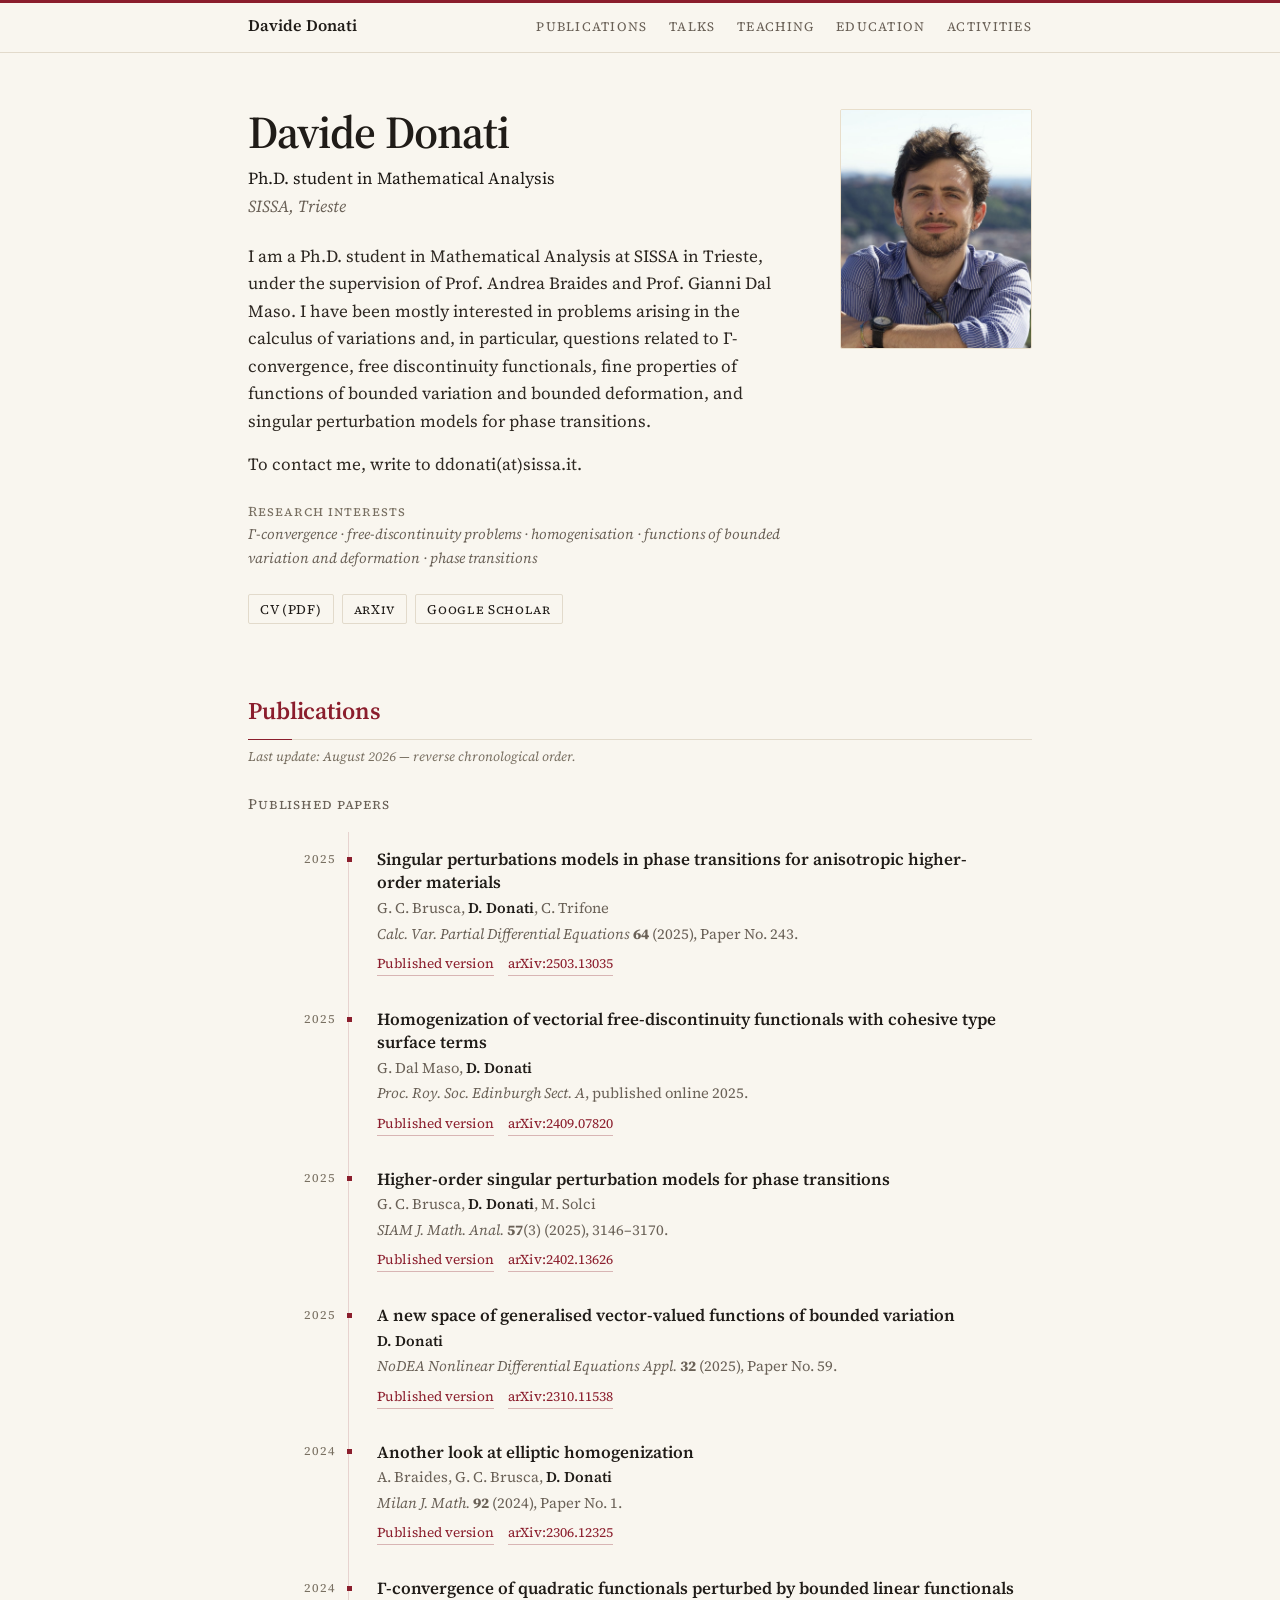
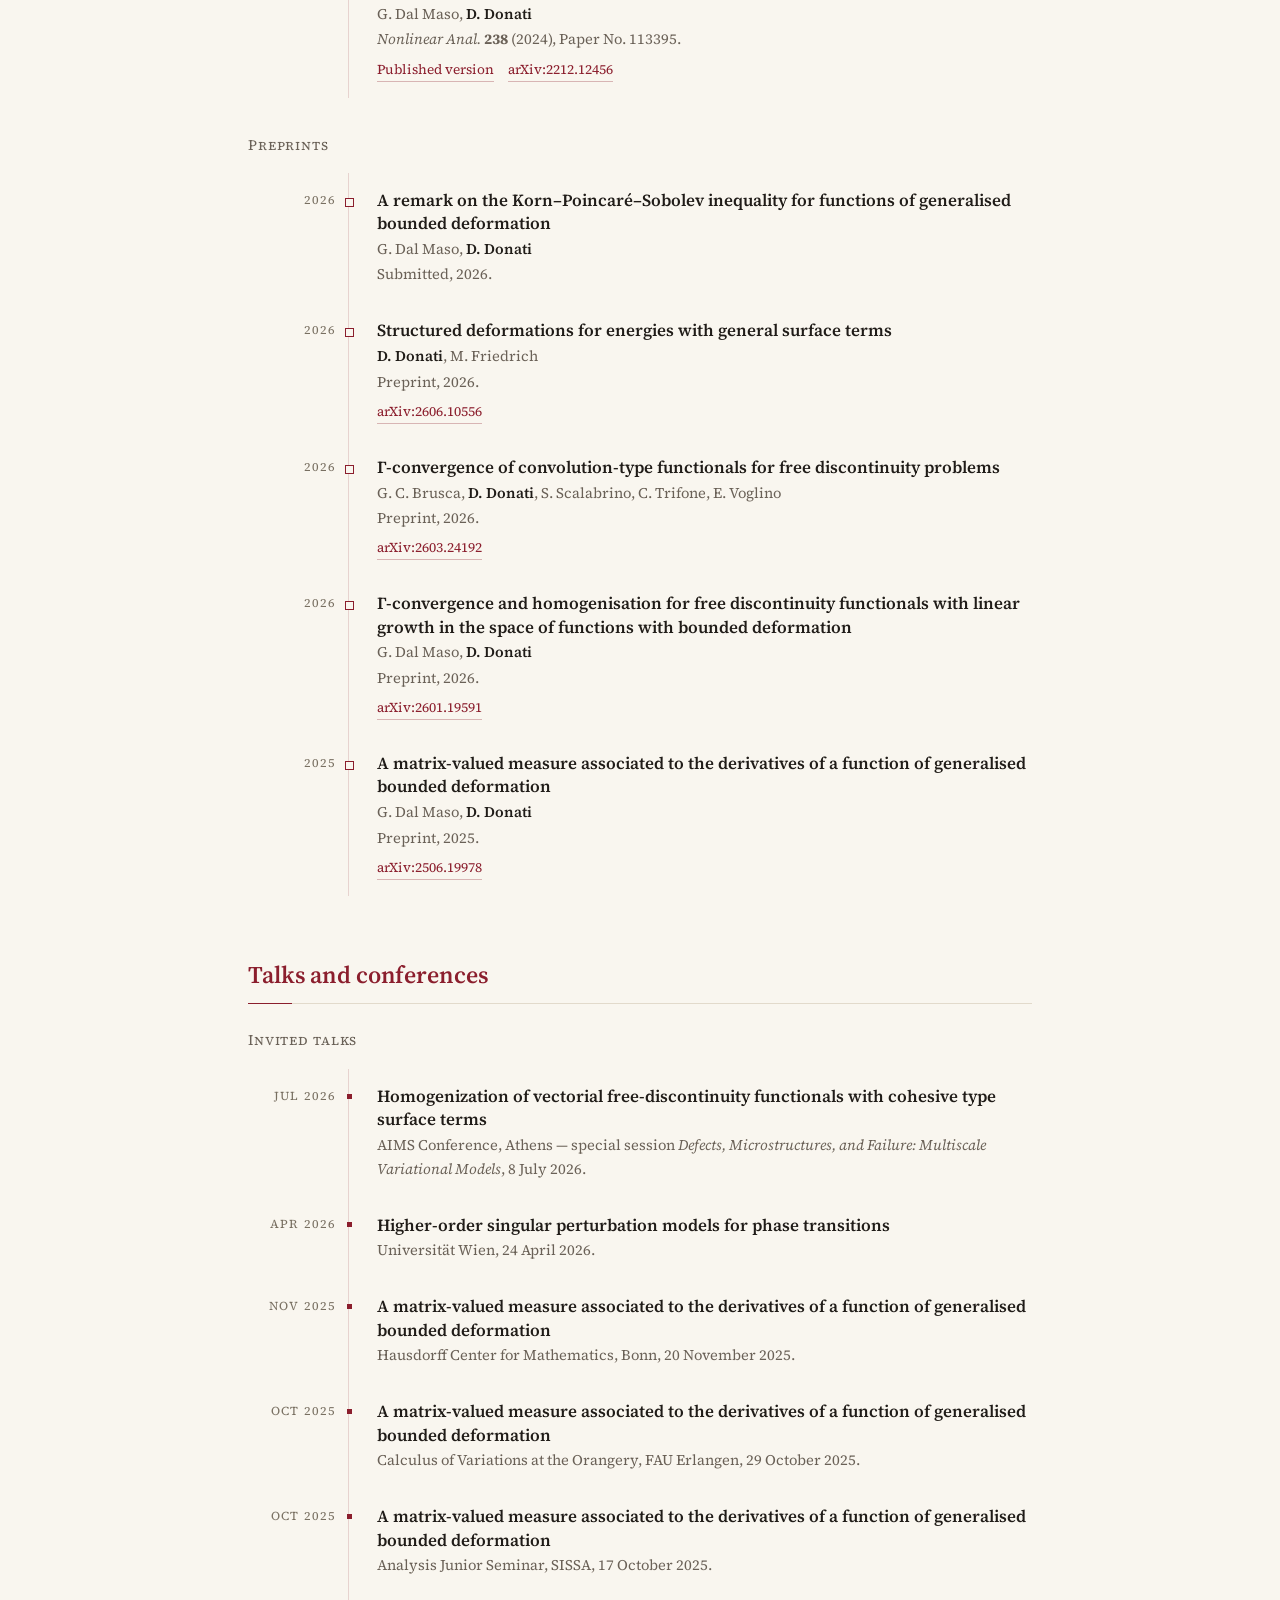
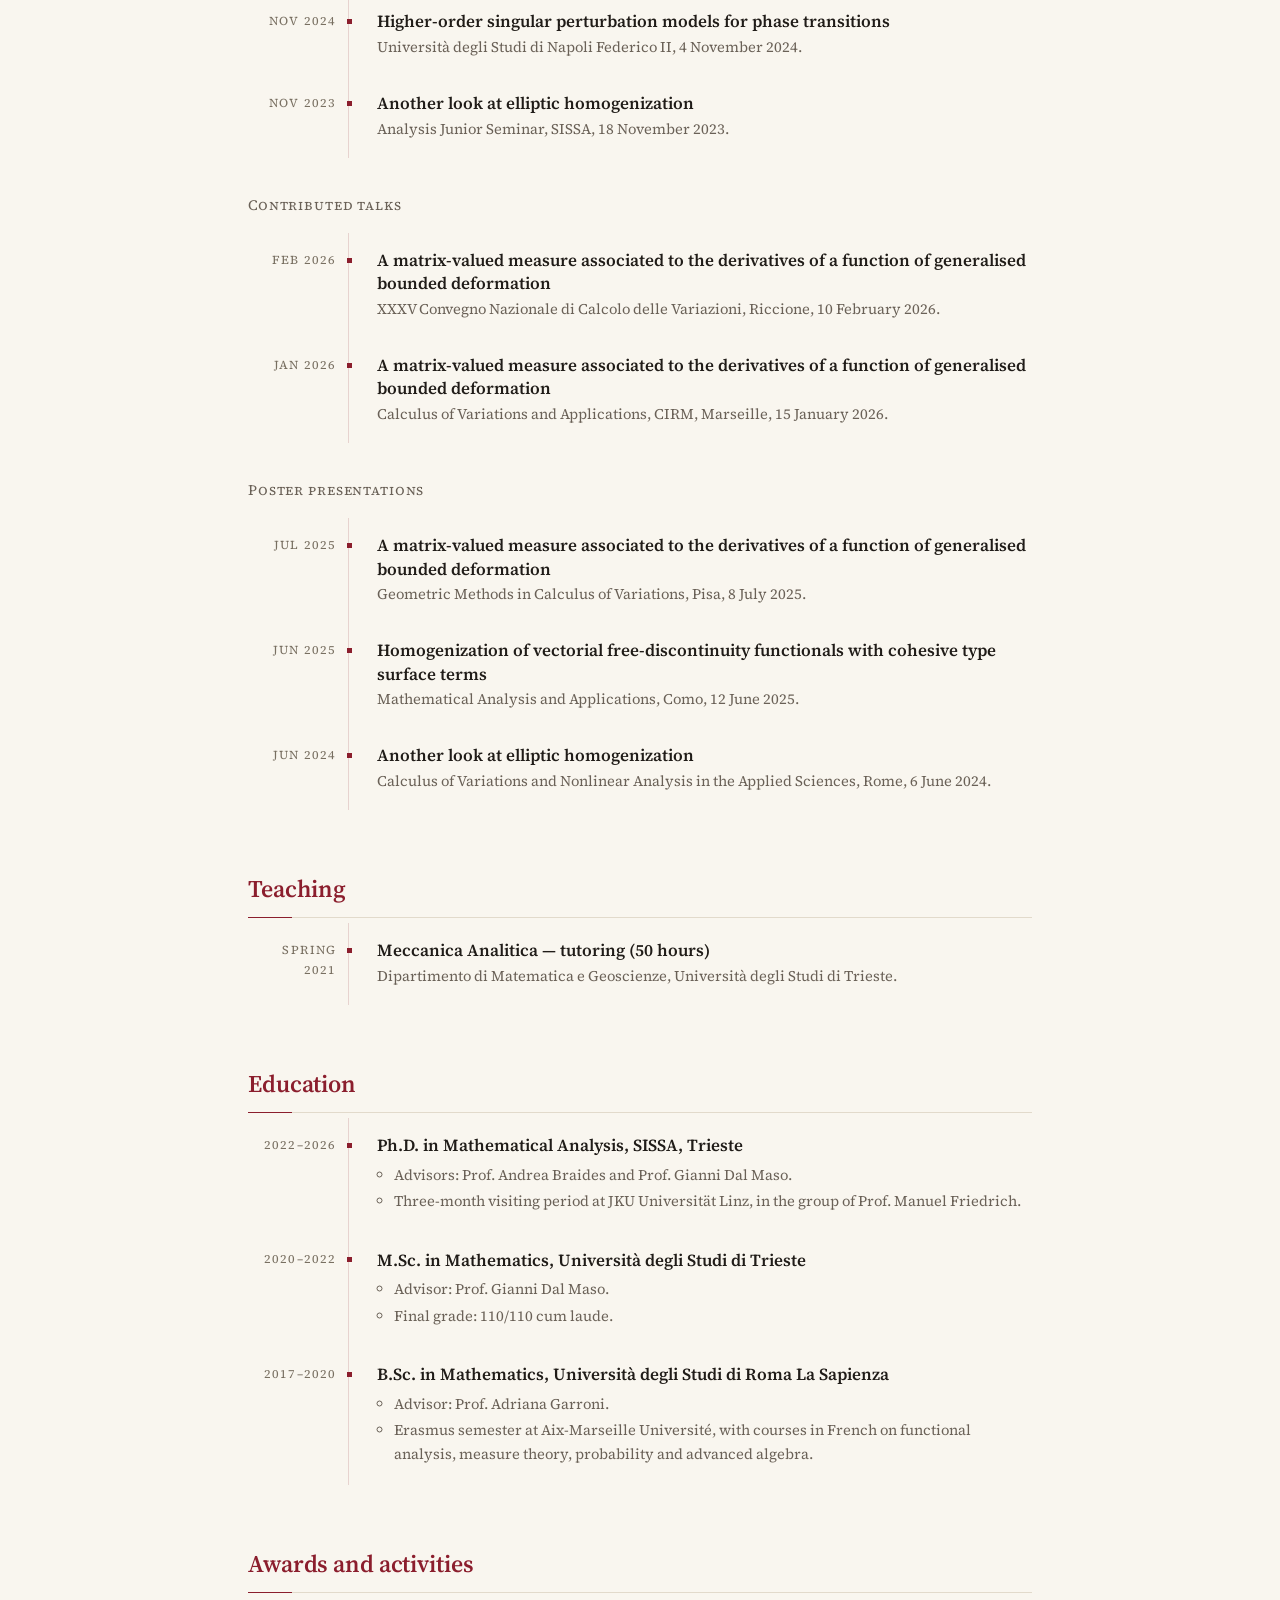
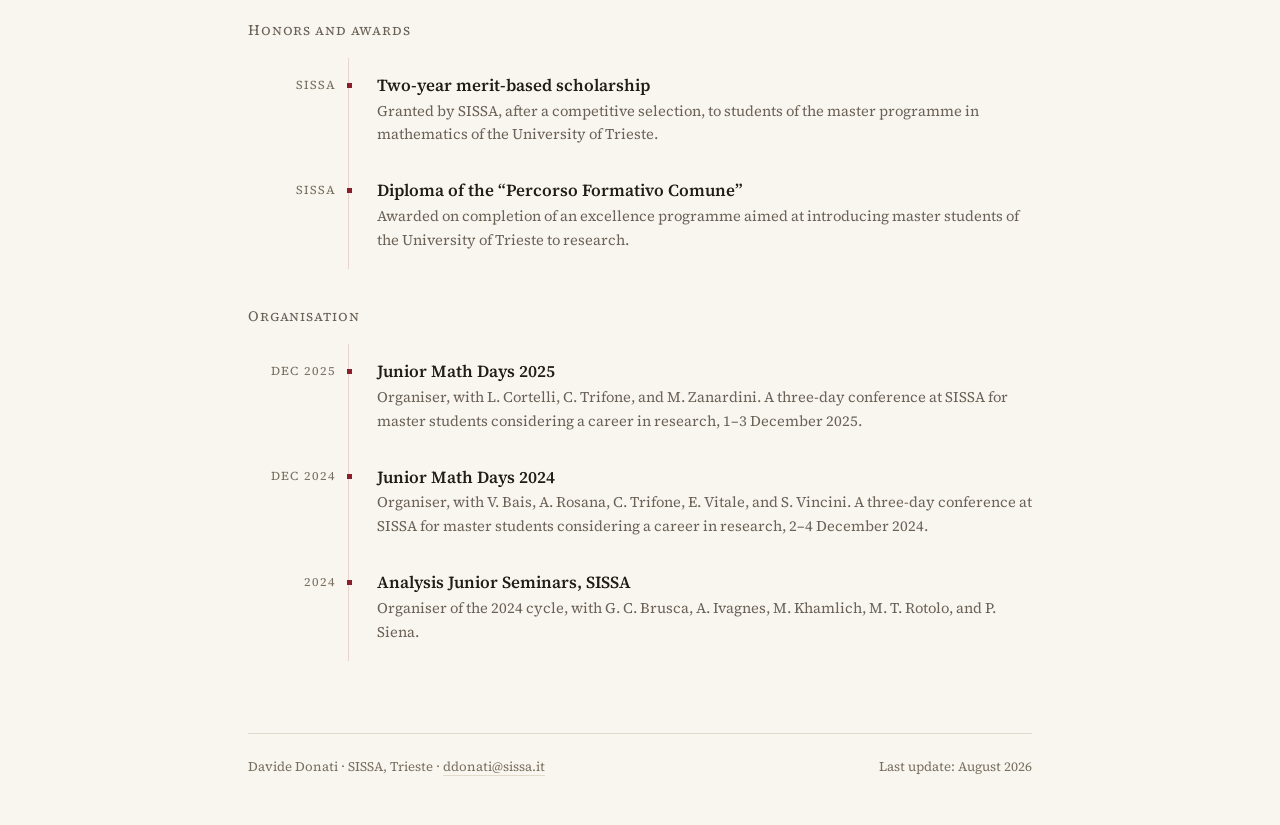
==== index.html @ c9f1ec07 "Update index.html" ====
<!DOCTYPE html>
<html lang="en">
<head>
<meta charset="utf-8">
<meta name="viewport" content="width=device-width, initial-scale=1.0">
<title>Davide Donati</title>
<meta name="description" content="Davide Donati, Ph.D. student in Mathematical Analysis at SISSA, Trieste. Calculus of variations, Gamma-convergence, free-discontinuity problems, homogenisation.">
<meta name="author" content="Davide Donati">

<!-- Social preview (optional). Replace the URL once the site is online. -->
<meta property="og:title" content="Davide Donati">
<meta property="og:description" content="Ph.D. student in Mathematical Analysis at SISSA, Trieste.">
<meta property="og:type" content="website">

<link rel="preconnect" href="https://fonts.googleapis.com">
<link rel="preconnect" href="https://fonts.gstatic.com" crossorigin>
<link href="https://fonts.googleapis.com/css2?family=Source+Serif+4:ital,opsz,wght@0,8..60,400;0,8..60,500;0,8..60,600;1,8..60,400;1,8..60,600&display=swap" rel="stylesheet">

<style>
:root{
  /* paper */
  --bg:#f9f6ef;
  --panel:#f1ece1;
  --ink:#201c18;
  --body:#2e2822;
  --muted:#6a6157;
  --faint:#786f61;
  --rule:#e2dacb;

  /* oxblood */
  --accent:#8b1e2d;
  --accent-2:#8b1e2d;
  --accent-dark:#5f1019;
  --accent-tint:rgba(139,30,45,.16);

  --serif:"Source Serif 4","Times New Roman",Times,Georgia,serif;

  --rail:6.25rem;      /* the date margin */
  --spine:1.75rem;     /* distance from the hairline to the text */
  --maxw:52rem;
}

*{box-sizing:border-box}

img{max-width:100%;height:auto}

html{scroll-behavior:smooth}
@media (prefers-reduced-motion:reduce){html{scroll-behavior:auto}}

body{
  margin:0;
  background:var(--bg);
  color:var(--body);
  font-family:var(--serif);
  font-size:17px;
  line-height:1.62;
  -webkit-font-smoothing:antialiased;
}

::selection{background:var(--accent-tint)}

a{color:var(--accent);text-decoration:none;border-bottom:1px solid rgba(139,30,45,.3)}
a:hover{color:var(--accent-dark);border-bottom-color:var(--accent-dark)}
a:focus-visible{outline:2px solid var(--accent);outline-offset:3px;border-radius:2px}

/* ---------- navigation ---------- */
.nav{
  position:sticky;top:0;z-index:20;
  border-top:3px solid var(--accent);
  background:rgba(249,246,239,.93);
  backdrop-filter:saturate(150%) blur(8px);
  border-bottom:1px solid var(--rule);
}
.nav__inner{
  max-width:var(--maxw);margin:0 auto;padding:.65rem 1.5rem;
  display:flex;align-items:baseline;gap:1.5rem;
}
.nav__name{
  font-size:1rem;font-weight:600;color:var(--ink);
  white-space:nowrap;border:0;
}
.nav__name:hover{color:var(--accent)}
.nav__links{display:flex;gap:1.35rem;margin-left:auto;overflow-x:auto;scrollbar-width:none}
.nav__links::-webkit-scrollbar{display:none}
.nav__links a{
  font-size:.8rem;text-transform:uppercase;letter-spacing:.1em;
  color:var(--muted);border:0;white-space:nowrap;
  padding-bottom:.15rem;border-bottom:1.5px solid transparent;
}
.nav__links a:hover{color:var(--ink)}
.nav__links a.is-active{color:var(--ink);border-bottom-color:var(--accent)}

/* ---------- layout ---------- */
.wrap{max-width:var(--maxw);margin:0 auto;padding:0 1.5rem}

.section{padding:3.25rem 0 .5rem;scroll-margin-top:4.5rem}
.section:last-of-type{padding-bottom:2rem}
.section__title{
  position:relative;
  font-size:1.5rem;font-weight:600;letter-spacing:-.005em;
  color:var(--accent);
  margin:0 0 .35rem;padding-bottom:.5rem;
  border-bottom:1px solid var(--rule);
  text-wrap:balance;
}
.section__title::after{
  content:"";position:absolute;left:0;bottom:-1px;
  width:2.75rem;height:1px;background:var(--accent-2);
}
.section__note{font-size:.82rem;font-style:italic;color:var(--faint);margin:0 0 1.5rem}
.subhead{
  font-size:.9rem;font-variant-caps:small-caps;letter-spacing:.06em;
  color:var(--muted);margin:2.25rem 0 1rem;
}
.section__title + .subhead,
.section__note + .subhead{margin-top:1.6rem}

/* ---------- intro ---------- */
.intro{padding:3.5rem 0 1rem;display:grid;grid-template-columns:minmax(0,1fr) 12rem;gap:2.75rem;align-items:start}
.intro > *{min-width:0}
.intro__name{
  font-size:2.85rem;font-weight:600;line-height:1.04;letter-spacing:-.02em;
  color:var(--ink);margin:0 0 .55rem;text-wrap:balance;
}
.intro__role{font-size:1.05rem;color:var(--ink);margin:0}
.intro__place{font-size:1.05rem;font-style:italic;color:var(--muted);margin:.05rem 0 1.4rem}
.intro__bio{margin:0 0 1rem}

.interests{margin:1.4rem 0 1.5rem;font-size:.9rem;color:var(--muted)}
.interests__label{
  display:block;font-variant-caps:small-caps;letter-spacing:.07em;
  color:var(--faint);font-size:.85rem;
}
.interests em{font-style:italic}

.links{display:flex;flex-wrap:wrap;gap:.45rem .5rem;margin:0;padding:0;list-style:none}
.links a{
  display:inline-block;font-size:.82rem;font-variant-caps:small-caps;letter-spacing:.05em;
  border:1px solid var(--rule);border-radius:2px;
  padding:.22rem .7rem;color:var(--ink);background:transparent;
}
.links a:hover{border-color:var(--accent);color:var(--accent)}

.portrait{margin:0;width:100%;max-width:12rem}
/* Delete the aspect-ratio/object-fit lines to keep the photo's own proportions. */
.portrait img{
  width:100%;height:auto;display:block;
  aspect-ratio:4/5;object-fit:cover;object-position:50% 25%;
  border:1px solid var(--rule);border-radius:2px;filter:sepia(8%);
}
.portrait__hint{display:none}
.portrait--empty{
  display:flex;align-items:center;justify-content:center;text-align:center;
  aspect-ratio:4/5;background:var(--panel);border:1px dashed var(--rule);border-radius:2px;
}
.portrait--empty .portrait__hint{display:block;font-size:.75rem;font-style:italic;color:var(--faint);padding:1rem;line-height:1.5}
.portrait--empty code{font-family:ui-monospace,SFMono-Regular,Menlo,monospace;font-size:.7rem;font-style:normal}

/* ---------- entries: dates in the margin, hairline spine ---------- */
.entries{list-style:none;margin:0;padding:0}
.entry{display:grid;grid-template-columns:var(--rail) 1fr}
.entry__meta{
  font-size:.76rem;text-transform:uppercase;letter-spacing:.09em;
  color:var(--faint);font-variant-numeric:tabular-nums;
  padding:1.05rem .75rem 0 0;text-align:right;
}
.entry__body{
  position:relative;
  border-left:1px solid var(--accent-tint);
  padding:1rem 0 1rem var(--spine);
}
.entry__body::before{
  content:"";position:absolute;left:-2.5px;top:1.55rem;
  width:5px;height:5px;background:var(--accent-2);
}
.entries--open .entry__body::before{
  background:var(--bg);border:1.5px solid var(--accent-2);
  width:7px;height:7px;left:-4px;
}
.entry__title{font-size:1.06rem;font-weight:600;line-height:1.38;color:var(--ink);margin:0 0 .15rem;text-wrap:pretty}
.entry__authors{font-size:.92rem;color:var(--muted);margin:0}
.entry__authors strong{color:var(--ink);font-weight:600}
.entry__venue{font-size:.92rem;color:var(--muted);margin:.1rem 0 0}
.entry__venue em{font-style:italic}
.entry__links{margin:.4rem 0 0;font-size:.85rem;display:flex;flex-wrap:wrap;gap:.9rem}
.entry__list{margin:.4rem 0 0;padding-left:1.05rem;font-size:.92rem;color:var(--muted)}
.entry__list li{margin:.15rem 0}

/* ---------- footer ---------- */
.footer{
  border-top:1px solid var(--rule);margin-top:2.5rem;padding:1.4rem 0 3rem;
  font-size:.82rem;color:var(--faint);
  display:flex;flex-wrap:wrap;gap:.75rem;justify-content:space-between;
}
.footer a{color:var(--faint);border-bottom-color:var(--rule)}
.footer a:hover{color:var(--accent)}

/* ---------- responsive ---------- */
@media (max-width:720px){
  body{font-size:16px}
  .intro{grid-template-columns:1fr;gap:1.75rem;padding-top:2.5rem}
  .portrait{max-width:10.5rem}
  .intro__name{font-size:2.2rem}
  .nav__name{display:none}
  .nav__links{margin-left:0}
  .section{padding-top:2.5rem}
  .entry{grid-template-columns:1fr}
  .entry__meta{order:-1;text-align:left;padding:1rem 0 .1rem}
  .entry__body{border-left:0;padding:0 0 1.1rem}
  .entry__body::before{display:none}
}
</style>
</head>

<body>

<nav class="nav">
  <div class="nav__inner">
    <a class="nav__name" href="#top">Davide Donati</a>
    <div class="nav__links">
      <a href="#publications">Publications</a>
      <a href="#talks">Talks</a>
      <a href="#teaching">Teaching</a>
      <a href="#education">Education</a>
      <a href="#activities">Activities</a>
    </div>
  </div>
</nav>

<main class="wrap">

  <!-- ============ INTRO ============ -->
  <section class="intro" id="top">
    <div>
      <h1 class="intro__name">Davide Donati</h1>
      <p class="intro__role">Ph.D. student in Mathematical Analysis</p>
      <p class="intro__place">SISSA, Trieste</p>

      <p class="intro__bio">
        I am a Ph.D. student in Mathematical Analysis at SISSA in Trieste, under the supervision of
        Prof. Andrea Braides and Prof. Gianni Dal Maso. I have been mostly interested in problems arising in the calculus of variations and, in particular, questions related to &Gamma;-convergence, free discontinuity
        functionals, fine properties of functions of bounded variation and bounded deformation, and
        singular perturbation models for phase transitions.
      </p>
      <p class="intro__bio">
        To contact me, write to ddonati(at)sissa.it</a>.
      </p>

      <p class="interests">
        <span class="interests__label">Research interests</span>
        <em>&Gamma;-convergence &middot; free-discontinuity problems &middot; homogenisation &middot;
        functions of bounded variation and deformation &middot; phase transitions</em>
      </p>

      <ul class="links">
        <li><a href="assets/CV.pdf">CV (PDF)</a></li>
          <li><a href="https://arxiv.org/a/donati_d_1.html">arXiv</a></li>
          <li><a href="https://scholar.google.com/citations?user=uiW-0o8AAAAJ&hl">Google Scholar</a></li>
      </ul>
    </div>

    <figure class="portrait">
      <img src="assets/portrait.jpg" alt="Davide Donati"
           onerror="this.closest('.portrait').classList.add('portrait--empty');this.remove();">
    </figure>
  </section>

  <!-- ============ PUBLICATIONS ============ -->
  <section class="section" id="publications">
    <h2 class="section__title">Publications</h2>
    <p class="section__note">Last update: August 2026 &mdash; reverse chronological order.</p>

    <p class="subhead">Published papers</p>
    <ul class="entries">
      <li class="entry">
        <div class="entry__meta">2025</div>
        <div class="entry__body">
          <h3 class="entry__title">Singular perturbations models in phase transitions for anisotropic higher-order materials</h3>
          <p class="entry__authors">G. C. Brusca, <strong>D. Donati</strong>, C. Trifone</p>
          <p class="entry__venue"><em>Calc. Var. Partial Differential Equations</em> <strong>64</strong> (2025), Paper No. 243.</p>
          <p class="entry__links"><a href="https://doi.org/10.1007/s00526-025-03120-4">Published version</a><a href="https://arxiv.org/abs/2503.13035">arXiv:2503.13035</a></p>
        </div>
      </li>

 <li class="entry">
        <div class="entry__meta">2025</div>
        <div class="entry__body">
          <h3 class="entry__title">Homogenization of vectorial free-discontinuity functionals with cohesive type surface terms</h3>
          <p class="entry__authors">G. Dal Maso, <strong>D. Donati</strong></p>
          <p class="entry__venue"><em>Proc. Roy. Soc. Edinburgh Sect. A</em>, published online 2025.</p>
          <p class="entry__links"><a href="https://www.cambridge.org/core/journals/proceedings-of-the-royal-society-of-edinburgh-section-a-mathematics/article/abs/homogenization-of-vectorial-freediscontinuity-functionals-with-cohesive-type-surface-terms/AAB02BEC06D5CAB9472C6FB59DFB760A">Published version</a><a href="https://arxiv.org/abs/2409.07820">arXiv:2409.07820</a></p>
        </div>
      </li>

      <li class="entry">
        <div class="entry__meta">2025</div>
        <div class="entry__body">
          <h3 class="entry__title">Higher-order singular perturbation models for phase transitions</h3>
          <p class="entry__authors">G. C. Brusca, <strong>D. Donati</strong>, M. Solci</p>
          <p class="entry__venue"><em>SIAM J. Math. Anal.</em> <strong>57</strong>(3) (2025), 3146&ndash;3170.</p>
          <p class="entry__links"><a href="https://doi.org/10.1137/24M1715325">Published version</a><a href="https://arxiv.org/abs/2402.13626">arXiv:2402.13626</a></p>
        </div>
      </li>

 <li class="entry">
        <div class="entry__meta">2025</div>
        <div class="entry__body">
          <h3 class="entry__title">A new space of generalised vector-valued functions of bounded variation</h3>
          <p class="entry__authors"><strong>D. Donati</strong></p>
          <p class="entry__venue"><em>NoDEA Nonlinear Differential Equations Appl.</em> <strong>32</strong> (2025), Paper No. 59.</p>
          <p class="entry__links"><a href="https://doi.org/10.1007/s00030-025-01063-5">Published version</a><a href="https://arxiv.org/abs/2310.11538">arXiv:2310.11538</a></p>
        </div>
      </li>

      <li class="entry">
        <div class="entry__meta">2024</div>
        <div class="entry__body">
          <h3 class="entry__title">Another look at elliptic homogenization</h3>
          <p class="entry__authors">A. Braides, G. C. Brusca, <strong>D. Donati</strong></p>
          <p class="entry__venue"><em>Milan J. Math.</em> <strong>92</strong> (2024), Paper No. 1.</p>
          <p class="entry__links"><a href="https://doi.org/10.1007/s00032-023-00389-y">Published version</a><a href="https://arxiv.org/abs/2306.12325">arXiv:2306.12325</a></p>
        </div>
      </li>

      <li class="entry">
        <div class="entry__meta">2024</div>
        <div class="entry__body">
          <h3 class="entry__title">&Gamma;-convergence of quadratic functionals perturbed by bounded linear functionals</h3>
          <p class="entry__authors">G. Dal Maso, <strong>D. Donati</strong></p>
          <p class="entry__venue"><em>Nonlinear Anal.</em> <strong>238</strong> (2024), Paper No. 113395.</p>
          <p class="entry__links"><a href="https://doi.org/10.1016/j.na.2023.113395">Published version</a><a href="https://arxiv.org/abs/2212.12456">arXiv:2212.12456</a></p>
        </div>
      </li>
    </ul>

    <p class="subhead">Preprints</p>
    <ul class="entries entries--open">

      <li class="entry">
        <div class="entry__meta">2026</div>
        <div class="entry__body">
          <h3 class="entry__title">A remark on the Korn&ndash;Poincar&eacute;&ndash;Sobolev inequality for functions of generalised bounded deformation</h3>
          <p class="entry__authors">G. Dal Maso, <strong>D. Donati</strong></p>
          <p class="entry__venue">Submitted, 2026.</p>
        </div>
      </li>

      <li class="entry">
        <div class="entry__meta">2026</div>
        <div class="entry__body">
          <h3 class="entry__title">Structured deformations for energies with general surface terms</h3>
          <p class="entry__authors"><strong>D. Donati</strong>, M. Friedrich</p>
          <p class="entry__venue">Preprint, 2026.</p>
          <p class="entry__links"><a href="https://arxiv.org/abs/2606.10556">arXiv:2606.10556</a></p>
        </div>
      </li>

      <li class="entry">
        <div class="entry__meta">2026</div>
        <div class="entry__body">
          <h3 class="entry__title">&Gamma;-convergence of convolution-type functionals for free discontinuity problems</h3>
          <p class="entry__authors">G. C. Brusca, <strong>D. Donati</strong>, S. Scalabrino, C. Trifone, E. Voglino</p>
          <p class="entry__venue">Preprint, 2026.</p>
          <p class="entry__links"><a href="https://arxiv.org/abs/2603.24192">arXiv:2603.24192</a></p>
        </div>
      </li>

      <li class="entry">
        <div class="entry__meta">2026</div>
        <div class="entry__body">
          <h3 class="entry__title">&Gamma;-convergence and homogenisation for free discontinuity functionals with linear growth in the space of functions with bounded deformation</h3>
          <p class="entry__authors">G. Dal Maso, <strong>D. Donati</strong></p>
          <p class="entry__venue">Preprint, 2026.</p>
          <p class="entry__links"><a href="https://arxiv.org/abs/2601.19591">arXiv:2601.19591</a></p>
        </div>
      </li>

      <li class="entry">
        <div class="entry__meta">2025</div>
        <div class="entry__body">
          <h3 class="entry__title">A matrix-valued measure associated to the derivatives of a function of generalised bounded deformation</h3>
          <p class="entry__authors">G. Dal Maso, <strong>D. Donati</strong></p>
          <p class="entry__venue">Preprint, 2025.</p>
          <p class="entry__links"><a href="https://arxiv.org/abs/2506.19978">arXiv:2506.19978</a></p>
        </div>
      </li>
    </ul>
  </section>

  <!-- ============ TALKS ============ -->
  <section class="section" id="talks">
    <h2 class="section__title">Talks and conferences</h2>

    <p class="subhead">Invited talks</p>
    <ul class="entries">

      <li class="entry">
        <div class="entry__meta">Jul 2026</div>
        <div class="entry__body">
          <h3 class="entry__title">Homogenization of vectorial free-discontinuity functionals with cohesive type surface terms</h3>
          <p class="entry__venue">AIMS Conference, Athens &mdash; special session <em>Defects, Microstructures, and Failure: Multiscale Variational Models</em>, 8 July 2026.</p>
        </div>
      </li>

      <li class="entry">
        <div class="entry__meta">Apr 2026</div>
        <div class="entry__body">
          <h3 class="entry__title">Higher-order singular perturbation models for phase transitions</h3>
          <p class="entry__venue">Universit&auml;t Wien, 24 April 2026.</p>
        </div>
      </li>

      <li class="entry">
        <div class="entry__meta">Nov 2025</div>
        <div class="entry__body">
          <h3 class="entry__title">A matrix-valued measure associated to the derivatives of a function of generalised bounded deformation</h3>
          <p class="entry__venue">Hausdorff Center for Mathematics, Bonn, 20 November 2025.</p>
        </div>
      </li>

      <li class="entry">
        <div class="entry__meta">Oct 2025</div>
        <div class="entry__body">
          <h3 class="entry__title">A matrix-valued measure associated to the derivatives of a function of generalised bounded deformation</h3>
          <p class="entry__venue">Calculus of Variations at the Orangery, FAU Erlangen, 29 October 2025.</p>
        </div>
      </li>

      <li class="entry">
        <div class="entry__meta">Oct 2025</div>
        <div class="entry__body">
          <h3 class="entry__title">A matrix-valued measure associated to the derivatives of a function of generalised bounded deformation</h3>
          <p class="entry__venue">Analysis Junior Seminar, SISSA, 17 October 2025.</p>
        </div>
      </li>

      <li class="entry">
        <div class="entry__meta">Nov 2024</div>
        <div class="entry__body">
          <h3 class="entry__title">Higher-order singular perturbation models for phase transitions</h3>
          <p class="entry__venue">Universit&agrave; degli Studi di Napoli Federico II, 4 November 2024.</p>
        </div>
      </li>

      <li class="entry">
        <div class="entry__meta">Nov 2023</div>
        <div class="entry__body">
          <h3 class="entry__title">Another look at elliptic homogenization</h3>
          <p class="entry__venue">Analysis Junior Seminar, SISSA, 18 November 2023.</p>
        </div>
      </li>
    </ul>

    <p class="subhead">Contributed talks</p>
    <ul class="entries">

      <li class="entry">
        <div class="entry__meta">Feb 2026</div>
        <div class="entry__body">
          <h3 class="entry__title">A matrix-valued measure associated to the derivatives of a function of generalised bounded deformation</h3>
          <p class="entry__venue">XXXV Convegno Nazionale di Calcolo delle Variazioni, Riccione, 10 February 2026.</p>
        </div>
      </li>

      <li class="entry">
        <div class="entry__meta">Jan 2026</div>
        <div class="entry__body">
          <h3 class="entry__title">A matrix-valued measure associated to the derivatives of a function of generalised bounded deformation</h3>
          <p class="entry__venue">Calculus of Variations and Applications, CIRM, Marseille, 15 January 2026.</p>
        </div>
      </li>
    </ul>

    <p class="subhead">Poster presentations</p>
    <ul class="entries">

      <li class="entry">
        <div class="entry__meta">Jul 2025</div>
        <div class="entry__body">
          <h3 class="entry__title">A matrix-valued measure associated to the derivatives of a function of generalised bounded deformation</h3>
          <p class="entry__venue">Geometric Methods in Calculus of Variations, Pisa, 8 July 2025.</p>
        </div>
      </li>

      <li class="entry">
        <div class="entry__meta">Jun 2025</div>
        <div class="entry__body">
          <h3 class="entry__title">Homogenization of vectorial free-discontinuity functionals with cohesive type surface terms</h3>
          <p class="entry__venue">Mathematical Analysis and Applications, Como, 12 June 2025.</p>
        </div>
      </li>

      <li class="entry">
        <div class="entry__meta">Jun 2024</div>
        <div class="entry__body">
          <h3 class="entry__title">Another look at elliptic homogenization</h3>
          <p class="entry__venue">Calculus of Variations and Nonlinear Analysis in the Applied Sciences, Rome, 6 June 2024.</p>
        </div>
      </li>
    </ul>
  </section>

  <!-- ============ TEACHING ============ -->
  <section class="section" id="teaching">
    <h2 class="section__title">Teaching</h2>
    <ul class="entries">
      <li class="entry">
        <div class="entry__meta">Spring 2021</div>
        <div class="entry__body">
          <h3 class="entry__title">Meccanica Analitica &mdash; tutoring (50 hours)</h3>
          <p class="entry__venue">Dipartimento di Matematica e Geoscienze, Universit&agrave; degli Studi di Trieste.</p>
        </div>
      </li>
    </ul>
  </section>

  <!-- ============ EDUCATION ============ -->
  <section class="section" id="education">
    <h2 class="section__title">Education</h2>
    <ul class="entries">

      <li class="entry">
        <div class="entry__meta">2022&ndash;2026</div>
        <div class="entry__body">
          <h3 class="entry__title">Ph.D. in Mathematical Analysis, SISSA, Trieste</h3>
          <ul class="entry__list">
            <li>Advisors: Prof. Andrea Braides and Prof. Gianni Dal Maso.</li>
            <li>Three-month visiting period at JKU Universit&auml;t Linz, in the group of Prof. Manuel Friedrich.</li>
          </ul>
        </div>
      </li>

      <li class="entry">
        <div class="entry__meta">2020&ndash;2022</div>
        <div class="entry__body">
          <h3 class="entry__title">M.Sc. in Mathematics, Universit&agrave; degli Studi di Trieste</h3>
          <ul class="entry__list">
            <li>Advisor: Prof. Gianni Dal Maso.</li>
            <li>Final grade: 110/110 cum laude.</li>
          </ul>
        </div>
      </li>

      <li class="entry">
        <div class="entry__meta">2017&ndash;2020</div>
        <div class="entry__body">
          <h3 class="entry__title">B.Sc. in Mathematics, Universit&agrave; degli Studi di Roma La Sapienza</h3>
          <ul class="entry__list">
            <li>Advisor: Prof. Adriana Garroni.</li>
            <li>Erasmus semester at Aix-Marseille Universit&eacute;, with courses in French on functional analysis, measure theory, probability and advanced algebra.</li>
          </ul>
        </div>
      </li>
    </ul>
  </section>

  <!-- ============ ACTIVITIES ============ -->
  <section class="section" id="activities">
    <h2 class="section__title">Awards and activities</h2>

    <p class="subhead">Honors and awards</p>
    <ul class="entries">
      <li class="entry">
        <div class="entry__meta">SISSA</div>
        <div class="entry__body">
          <h3 class="entry__title">Two-year merit-based scholarship</h3>
          <p class="entry__venue">Granted by SISSA, after a competitive selection, to students of the master programme in mathematics of the University of Trieste.</p>
        </div>
      </li>
      <li class="entry">
        <div class="entry__meta">SISSA</div>
        <div class="entry__body">
          <h3 class="entry__title">Diploma of the &ldquo;Percorso Formativo Comune&rdquo;</h3>
          <p class="entry__venue">Awarded on completion of an excellence programme aimed at introducing master students of the University of Trieste to research.</p>
        </div>
      </li>
    </ul>

    <p class="subhead">Organisation</p>
    <ul class="entries">
      <li class="entry">
        <div class="entry__meta">Dec 2025</div>
        <div class="entry__body">
          <h3 class="entry__title">Junior Math Days 2025</h3>
          <p class="entry__venue">Organiser, with L. Cortelli, C. Trifone, and M. Zanardini.
            A three-day conference at SISSA for master students considering a career in research, 1&ndash;3 December 2025.</p>
        </div>
      </li>
      <li class="entry">
        <div class="entry__meta">Dec 2024</div>
        <div class="entry__body">
          <h3 class="entry__title">Junior Math Days 2024</h3>
          <p class="entry__venue">Organiser, with V. Bais, A. Rosana, C. Trifone, E. Vitale, and S. Vincini. 
            A three-day conference at SISSA for master students considering a career in research, 2&ndash;4 December 2024.</p>
        </div>
      </li>
      <li class="entry">
        <div class="entry__meta">2024</div>
        <div class="entry__body">
          <h3 class="entry__title">Analysis Junior Seminars, SISSA</h3>
          <p class="entry__venue">Organiser of the 2024 cycle, with G. C. Brusca, A. Ivagnes, M. Khamlich, M. T. Rotolo, and P. Siena.</p>
        </div>
      </li>
    </ul>
  </section>

  <footer class="footer">
    <span>Davide Donati &middot; SISSA, Trieste &middot; <a href="mailto:ddonati@sissa.it">ddonati@sissa.it</a></span>
    <span>Last update: August 2026</span>
  </footer>

</main>

<script>
// Highlight the section currently in view in the top navigation.
(function () {
  var links = Array.prototype.slice.call(document.querySelectorAll('.nav__links a'));
  var targets = links
    .map(function (a) { return document.getElementById(a.getAttribute('href').slice(1)); })
    .filter(Boolean);
  if (!('IntersectionObserver' in window) || !targets.length) return;

  var visible = {};
  var observer = new IntersectionObserver(function (entries) {
    entries.forEach(function (e) { visible[e.target.id] = e.isIntersecting; });
    var current = null;
    targets.forEach(function (t) { if (visible[t.id]) current = current || t.id; });
    links.forEach(function (a) {
      a.classList.toggle('is-active', a.getAttribute('href') === '#' + current);
    });
  }, { rootMargin: '-20% 0px -70% 0px' });

  targets.forEach(function (t) { observer.observe(t); });
})();
</script>

</body>
</html>
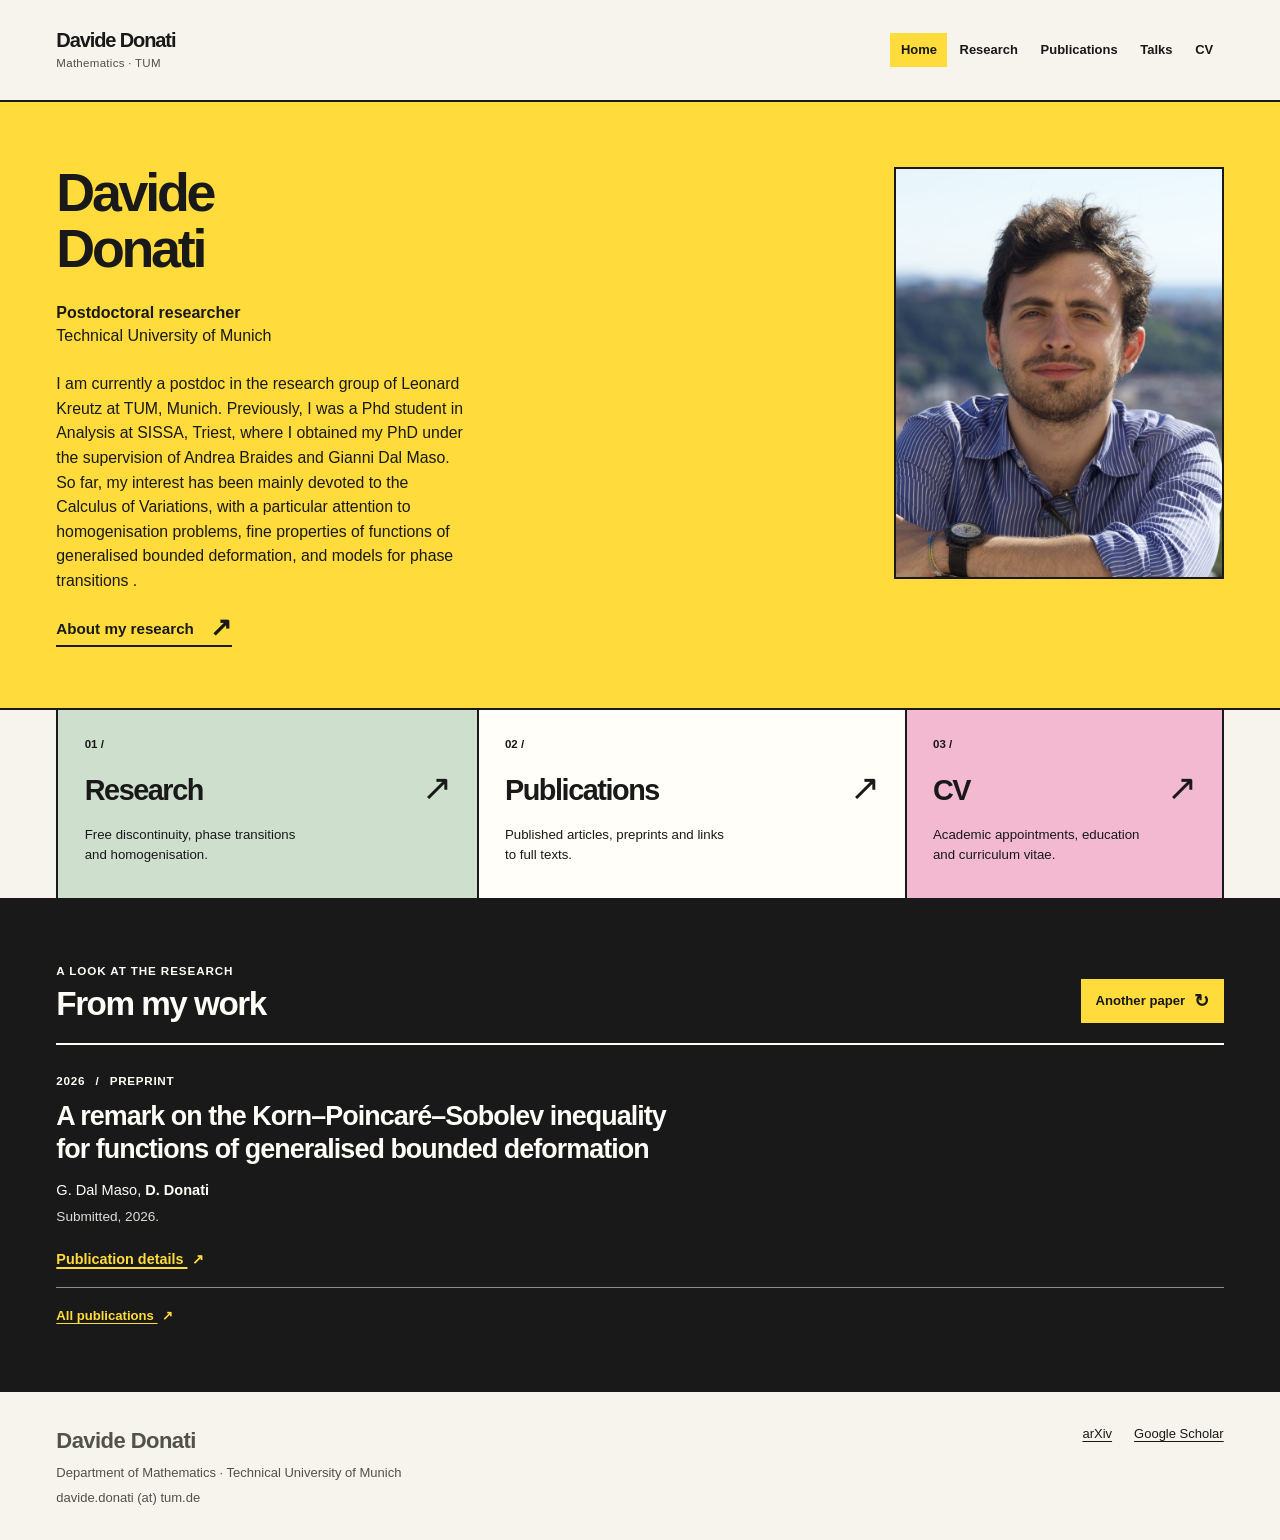
==== commit 8846f637: "Update website structure" ====
--- a/index.html
+++ b/index.html
@@ -1,638 +1,205 @@
-<!DOCTYPE html>
+<!doctype html>
 <html lang="en">
 <head>
-<meta charset="utf-8">
-<meta name="viewport" content="width=device-width, initial-scale=1.0">
-<title>Davide Donati</title>
-<meta name="description" content="Davide Donati, Ph.D. student in Mathematical Analysis at SISSA, Trieste. Calculus of variations, Gamma-convergence, free-discontinuity problems, homogenisation.">
-<meta name="author" content="Davide Donati">
-
-<!-- Social preview (optional). Replace the URL once the site is online. -->
-<meta property="og:title" content="Davide Donati">
-<meta property="og:description" content="Ph.D. student in Mathematical Analysis at SISSA, Trieste.">
-<meta property="og:type" content="website">
-
-<link rel="preconnect" href="https://fonts.googleapis.com">
-<link rel="preconnect" href="https://fonts.gstatic.com" crossorigin>
-<link href="https://fonts.googleapis.com/css2?family=Source+Serif+4:ital,opsz,wght@0,8..60,400;0,8..60,500;0,8..60,600;1,8..60,400;1,8..60,600&display=swap" rel="stylesheet">
-
-<style>
-:root{
-  /* paper */
-  --bg:#f9f6ef;
-  --panel:#f1ece1;
-  --ink:#201c18;
-  --body:#2e2822;
-  --muted:#6a6157;
-  --faint:#786f61;
-  --rule:#e2dacb;
-
-  /* oxblood */
-  --accent:#8b1e2d;
-  --accent-2:#8b1e2d;
-  --accent-dark:#5f1019;
-  --accent-tint:rgba(139,30,45,.16);
-
-  --serif:"Source Serif 4","Times New Roman",Times,Georgia,serif;
-
-  --rail:6.25rem;      /* the date margin */
-  --spine:1.75rem;     /* distance from the hairline to the text */
-  --maxw:52rem;
-}
-
-*{box-sizing:border-box}
-
-img{max-width:100%;height:auto}
-
-html{scroll-behavior:smooth}
-@media (prefers-reduced-motion:reduce){html{scroll-behavior:auto}}
-
-body{
-  margin:0;
-  background:var(--bg);
-  color:var(--body);
-  font-family:var(--serif);
-  font-size:17px;
-  line-height:1.62;
-  -webkit-font-smoothing:antialiased;
-}
-
-::selection{background:var(--accent-tint)}
-
-a{color:var(--accent);text-decoration:none;border-bottom:1px solid rgba(139,30,45,.3)}
-a:hover{color:var(--accent-dark);border-bottom-color:var(--accent-dark)}
-a:focus-visible{outline:2px solid var(--accent);outline-offset:3px;border-radius:2px}
-
-/* ---------- navigation ---------- */
-.nav{
-  position:sticky;top:0;z-index:20;
-  border-top:3px solid var(--accent);
-  background:rgba(249,246,239,.93);
-  backdrop-filter:saturate(150%) blur(8px);
-  border-bottom:1px solid var(--rule);
-}
-.nav__inner{
-  max-width:var(--maxw);margin:0 auto;padding:.65rem 1.5rem;
-  display:flex;align-items:baseline;gap:1.5rem;
-}
-.nav__name{
-  font-size:1rem;font-weight:600;color:var(--ink);
-  white-space:nowrap;border:0;
-}
-.nav__name:hover{color:var(--accent)}
-.nav__links{display:flex;gap:1.35rem;margin-left:auto;overflow-x:auto;scrollbar-width:none}
-.nav__links::-webkit-scrollbar{display:none}
-.nav__links a{
-  font-size:.8rem;text-transform:uppercase;letter-spacing:.1em;
-  color:var(--muted);border:0;white-space:nowrap;
-  padding-bottom:.15rem;border-bottom:1.5px solid transparent;
-}
-.nav__links a:hover{color:var(--ink)}
-.nav__links a.is-active{color:var(--ink);border-bottom-color:var(--accent)}
-
-/* ---------- layout ---------- */
-.wrap{max-width:var(--maxw);margin:0 auto;padding:0 1.5rem}
-
-.section{padding:3.25rem 0 .5rem;scroll-margin-top:4.5rem}
-.section:last-of-type{padding-bottom:2rem}
-.section__title{
-  position:relative;
-  font-size:1.5rem;font-weight:600;letter-spacing:-.005em;
-  color:var(--accent);
-  margin:0 0 .35rem;padding-bottom:.5rem;
-  border-bottom:1px solid var(--rule);
-  text-wrap:balance;
-}
-.section__title::after{
-  content:"";position:absolute;left:0;bottom:-1px;
-  width:2.75rem;height:1px;background:var(--accent-2);
-}
-.section__note{font-size:.82rem;font-style:italic;color:var(--faint);margin:0 0 1.5rem}
-.subhead{
-  font-size:.9rem;font-variant-caps:small-caps;letter-spacing:.06em;
-  color:var(--muted);margin:2.25rem 0 1rem;
-}
-.section__title + .subhead,
-.section__note + .subhead{margin-top:1.6rem}
-
-/* ---------- intro ---------- */
-.intro{padding:3.5rem 0 1rem;display:grid;grid-template-columns:minmax(0,1fr) 12rem;gap:2.75rem;align-items:start}
-.intro > *{min-width:0}
-.intro__name{
-  font-size:2.85rem;font-weight:600;line-height:1.04;letter-spacing:-.02em;
-  color:var(--ink);margin:0 0 .55rem;text-wrap:balance;
-}
-.intro__role{font-size:1.05rem;color:var(--ink);margin:0}
-.intro__place{font-size:1.05rem;font-style:italic;color:var(--muted);margin:.05rem 0 1.4rem}
-.intro__bio{margin:0 0 1rem}
-
-.interests{margin:1.4rem 0 1.5rem;font-size:.9rem;color:var(--muted)}
-.interests__label{
-  display:block;font-variant-caps:small-caps;letter-spacing:.07em;
-  color:var(--faint);font-size:.85rem;
-}
-.interests em{font-style:italic}
-
-.links{display:flex;flex-wrap:wrap;gap:.45rem .5rem;margin:0;padding:0;list-style:none}
-.links a{
-  display:inline-block;font-size:.82rem;font-variant-caps:small-caps;letter-spacing:.05em;
-  border:1px solid var(--rule);border-radius:2px;
-  padding:.22rem .7rem;color:var(--ink);background:transparent;
-}
-.links a:hover{border-color:var(--accent);color:var(--accent)}
-
-.portrait{margin:0;width:100%;max-width:12rem}
-/* Delete the aspect-ratio/object-fit lines to keep the photo's own proportions. */
-.portrait img{
-  width:100%;height:auto;display:block;
-  aspect-ratio:4/5;object-fit:cover;object-position:50% 25%;
-  border:1px solid var(--rule);border-radius:2px;filter:sepia(8%);
-}
-.portrait__hint{display:none}
-.portrait--empty{
-  display:flex;align-items:center;justify-content:center;text-align:center;
-  aspect-ratio:4/5;background:var(--panel);border:1px dashed var(--rule);border-radius:2px;
-}
-.portrait--empty .portrait__hint{display:block;font-size:.75rem;font-style:italic;color:var(--faint);padding:1rem;line-height:1.5}
-.portrait--empty code{font-family:ui-monospace,SFMono-Regular,Menlo,monospace;font-size:.7rem;font-style:normal}
-
-/* ---------- entries: dates in the margin, hairline spine ---------- */
-.entries{list-style:none;margin:0;padding:0}
-.entry{display:grid;grid-template-columns:var(--rail) 1fr}
-.entry__meta{
-  font-size:.76rem;text-transform:uppercase;letter-spacing:.09em;
-  color:var(--faint);font-variant-numeric:tabular-nums;
-  padding:1.05rem .75rem 0 0;text-align:right;
-}
-.entry__body{
-  position:relative;
-  border-left:1px solid var(--accent-tint);
-  padding:1rem 0 1rem var(--spine);
-}
-.entry__body::before{
-  content:"";position:absolute;left:-2.5px;top:1.55rem;
-  width:5px;height:5px;background:var(--accent-2);
-}
-.entries--open .entry__body::before{
-  background:var(--bg);border:1.5px solid var(--accent-2);
-  width:7px;height:7px;left:-4px;
-}
-.entry__title{font-size:1.06rem;font-weight:600;line-height:1.38;color:var(--ink);margin:0 0 .15rem;text-wrap:pretty}
-.entry__authors{font-size:.92rem;color:var(--muted);margin:0}
-.entry__authors strong{color:var(--ink);font-weight:600}
-.entry__venue{font-size:.92rem;color:var(--muted);margin:.1rem 0 0}
-.entry__venue em{font-style:italic}
-.entry__links{margin:.4rem 0 0;font-size:.85rem;display:flex;flex-wrap:wrap;gap:.9rem}
-.entry__list{margin:.4rem 0 0;padding-left:1.05rem;font-size:.92rem;color:var(--muted)}
-.entry__list li{margin:.15rem 0}
-
-/* ---------- footer ---------- */
-.footer{
-  border-top:1px solid var(--rule);margin-top:2.5rem;padding:1.4rem 0 3rem;
-  font-size:.82rem;color:var(--faint);
-  display:flex;flex-wrap:wrap;gap:.75rem;justify-content:space-between;
-}
-.footer a{color:var(--faint);border-bottom-color:var(--rule)}
-.footer a:hover{color:var(--accent)}
-
-/* ---------- responsive ---------- */
-@media (max-width:720px){
-  body{font-size:16px}
-  .intro{grid-template-columns:1fr;gap:1.75rem;padding-top:2.5rem}
-  .portrait{max-width:10.5rem}
-  .intro__name{font-size:2.2rem}
-  .nav__name{display:none}
-  .nav__links{margin-left:0}
-  .section{padding-top:2.5rem}
-  .entry{grid-template-columns:1fr}
-  .entry__meta{order:-1;text-align:left;padding:1rem 0 .1rem}
-  .entry__body{border-left:0;padding:0 0 1.1rem}
-  .entry__body::before{display:none}
-}
-</style>
+  <meta charset="utf-8">
+  <meta name="viewport" content="width=device-width, initial-scale=1">
+  <title>Davide Donati — Mathematics</title>
+  <meta name="description" content="Davide Donati, postdoctoral researcher in mathematics at TUM. Calculus of variations, Γ-convergence, free discontinuity and homogenisation.">
+  <meta name="author" content="Davide Donati">
+  <meta name="theme-color" content="#ffdc3b">
+  <link rel="canonical" href="https://davide-donati.github.io/Davide-Donati/">
+  <meta property="og:type" content="website">
+  <meta property="og:title" content="Davide Donati — Mathematics">
+  <meta property="og:description" content="Davide Donati, postdoctoral researcher in mathematics at TUM. Calculus of variations, Γ-convergence, free discontinuity and homogenisation.">
+  <meta property="og:url" content="https://davide-donati.github.io/Davide-Donati/">
+  <meta property="og:image" content="https://davide-donati.github.io/Davide-Donati/assets/portrait.jpg">
+  <meta property="og:image:alt" content="Davide Donati">
+  <meta name="twitter:card" content="summary">
+  <script type="application/ld+json">{"@context": "https://schema.org", "@type": "Person", "name": "Davide Donati", "url": "https://davide-donati.github.io/Davide-Donati/", "jobTitle": "Postdoctoral researcher in mathematics", "affiliation": {"@type": "CollegeOrUniversity", "name": "Technical University of Munich"}, "sameAs": ["https://arxiv.org/a/donati_d_1.html", "https://scholar.google.com/citations?user=uiW-0o8AAAAJ&hl=en"]}</script>
+  <link rel="icon" href="assets/favicon.svg" type="image/svg+xml">
+  <link rel="stylesheet" href="assets/base.css">
+  <link rel="stylesheet" href="assets/theme.css">
 </head>
-
-<body>
-
-<nav class="nav">
-  <div class="nav__inner">
-    <a class="nav__name" href="#top">Davide Donati</a>
-    <div class="nav__links">
-      <a href="#publications">Publications</a>
-      <a href="#talks">Talks</a>
-      <a href="#teaching">Teaching</a>
-      <a href="#education">Education</a>
-      <a href="#activities">Activities</a>
-    </div>
+<body class="theme-gold" data-page="index">
+  <a class="skip-link" href="#main">Skip to content</a>
+  <header class="site-header">
+    <div class="header-inner">
+      <a class="brand" href="index.html" aria-label="Davide Donati — Home">
+        <span class="brand-name">Davide Donati</span>
+        <span class="brand-role">Mathematics · TUM</span>
+      </a>
+      <button class="menu-toggle" type="button" aria-controls="site-nav" aria-expanded="false" hidden>
+        <span>Menu</span><span class="menu-icon" aria-hidden="true"></span>
+      </button>
+      <nav class="site-nav" id="site-nav" aria-label="Main navigation">
+        <a href="index.html" aria-current="page">Home</a>
+        <a href="research.html">Research</a>
+        <a href="publications.html">Publications</a>
+        <a href="talks.html">Talks</a>
+        <a href="cv.html">CV</a>
+      </nav>
+    </div>
+  </header>
+  <main class="site-main" id="main" tabindex="-1">
+<section class="gold-hero" aria-labelledby="gold-title">
+  <div class="content-wrap gold-hero-inner">
+    <div class="gold-hero-grid">
+      <div class="gold-heading">
+        <h1 class="gold-name" id="gold-title"><span>Davide</span> <span>Donati</span></h1>
+        <p class="gold-position">Postdoctoral researcher<span>Technical University of Munich</span></p>
+      </div>
+      <figure class="gold-portrait">
+        <img src="assets/portrait.jpg" alt="Davide Donati" width="720" height="900" fetchpriority="high">
+      </figure>
+      <div class="gold-intro">
+        <p>I am currently a postdoc in the research group of Leonard Kreutz at TUM, Munich. Previously, I was a Phd student in Analysis at SISSA, Triest, where I obtained my PhD under the supervision of Andrea Braides and Gianni Dal Maso. So far, my interest has been mainly devoted to the Calculus of Variations,
+with a particular attention to homogenisation problems, fine properties of functions of generalised bounded deformation, and models for phase transitions .</p>
+        <a class="gold-inline-link" href="research.html">About my research <span aria-hidden="true">↗</span></a>
+      </div>
+    </div>
+  </div>
+</section>
+
+<nav class="gold-directory" aria-label="Explore the website">
+  <div class="content-wrap gold-directory-inner">
+    <a class="gold-route gold-route-research" href="research.html">
+      <span class="gold-route-number" aria-hidden="true">01 /</span>
+      <span class="gold-route-title">Research <span aria-hidden="true">↗</span></span>
+      <span class="gold-route-description">Free discontinuity, phase transitions and homogenisation.</span>
+    </a>
+    <a class="gold-route gold-route-publications" href="publications.html">
+      <span class="gold-route-number" aria-hidden="true">02 /</span>
+      <span class="gold-route-title">Publications <span aria-hidden="true">↗</span></span>
+      <span class="gold-route-description">Published articles, preprints and links to full texts.</span>
+    </a>
+    <a class="gold-route gold-route-cv" href="cv.html">
+      <span class="gold-route-number" aria-hidden="true">03 /</span>
+      <span class="gold-route-title">CV <span aria-hidden="true">↗</span></span>
+      <span class="gold-route-description">Academic appointments, education and curriculum vitae.</span>
+    </a>
   </div>
 </nav>
 
-<main class="wrap">
-
-  <!-- ============ INTRO ============ -->
-  <section class="intro" id="top">
-    <div>
-      <h1 class="intro__name">Davide Donati</h1>
-      <p class="intro__role">Ph.D. student in Mathematical Analysis</p>
-      <p class="intro__place">SISSA, Trieste</p>
-
-      <p class="intro__bio">
-        I am a Ph.D. student in Mathematical Analysis at SISSA in Trieste, under the supervision of
-        Prof. Andrea Braides and Prof. Gianni Dal Maso. I have been mostly interested in problems arising in the calculus of variations and, in particular, questions related to &Gamma;-convergence, free discontinuity
-        functionals, fine properties of functions of bounded variation and bounded deformation, and
-        singular perturbation models for phase transitions.
-      </p>
-      <p class="intro__bio">
-        To contact me, write to ddonati(at)sissa.it</a>.
-      </p>
-
-      <p class="interests">
-        <span class="interests__label">Research interests</span>
-        <em>&Gamma;-convergence &middot; free-discontinuity problems &middot; homogenisation &middot;
-        functions of bounded variation and deformation &middot; phase transitions</em>
-      </p>
-
-      <ul class="links">
-        <li><a href="assets/CV.pdf">CV (PDF)</a></li>
-          <li><a href="https://arxiv.org/a/donati_d_1.html">arXiv</a></li>
-          <li><a href="https://scholar.google.com/citations?user=uiW-0o8AAAAJ&hl">Google Scholar</a></li>
-      </ul>
-    </div>
-
-    <figure class="portrait">
-      <img src="assets/portrait.jpg" alt="Davide Donati"
-           onerror="this.closest('.portrait').classList.add('portrait--empty');this.remove();">
-    </figure>
-  </section>
-
-  <!-- ============ PUBLICATIONS ============ -->
-  <section class="section" id="publications">
-    <h2 class="section__title">Publications</h2>
-    <p class="section__note">Last update: August 2026 &mdash; reverse chronological order.</p>
-
-    <p class="subhead">Published papers</p>
-    <ul class="entries">
-      <li class="entry">
-        <div class="entry__meta">2025</div>
-        <div class="entry__body">
-          <h3 class="entry__title">Singular perturbations models in phase transitions for anisotropic higher-order materials</h3>
-          <p class="entry__authors">G. C. Brusca, <strong>D. Donati</strong>, C. Trifone</p>
-          <p class="entry__venue"><em>Calc. Var. Partial Differential Equations</em> <strong>64</strong> (2025), Paper No. 243.</p>
-          <p class="entry__links"><a href="https://doi.org/10.1007/s00526-025-03120-4">Published version</a><a href="https://arxiv.org/abs/2503.13035">arXiv:2503.13035</a></p>
-        </div>
-      </li>
-
- <li class="entry">
-        <div class="entry__meta">2025</div>
-        <div class="entry__body">
-          <h3 class="entry__title">Homogenization of vectorial free-discontinuity functionals with cohesive type surface terms</h3>
-          <p class="entry__authors">G. Dal Maso, <strong>D. Donati</strong></p>
-          <p class="entry__venue"><em>Proc. Roy. Soc. Edinburgh Sect. A</em>, published online 2025.</p>
-          <p class="entry__links"><a href="https://www.cambridge.org/core/journals/proceedings-of-the-royal-society-of-edinburgh-section-a-mathematics/article/abs/homogenization-of-vectorial-freediscontinuity-functionals-with-cohesive-type-surface-terms/AAB02BEC06D5CAB9472C6FB59DFB760A">Published version</a><a href="https://arxiv.org/abs/2409.07820">arXiv:2409.07820</a></p>
-        </div>
-      </li>
-
-      <li class="entry">
-        <div class="entry__meta">2025</div>
-        <div class="entry__body">
-          <h3 class="entry__title">Higher-order singular perturbation models for phase transitions</h3>
-          <p class="entry__authors">G. C. Brusca, <strong>D. Donati</strong>, M. Solci</p>
-          <p class="entry__venue"><em>SIAM J. Math. Anal.</em> <strong>57</strong>(3) (2025), 3146&ndash;3170.</p>
-          <p class="entry__links"><a href="https://doi.org/10.1137/24M1715325">Published version</a><a href="https://arxiv.org/abs/2402.13626">arXiv:2402.13626</a></p>
-        </div>
-      </li>
-
- <li class="entry">
-        <div class="entry__meta">2025</div>
-        <div class="entry__body">
-          <h3 class="entry__title">A new space of generalised vector-valued functions of bounded variation</h3>
-          <p class="entry__authors"><strong>D. Donati</strong></p>
-          <p class="entry__venue"><em>NoDEA Nonlinear Differential Equations Appl.</em> <strong>32</strong> (2025), Paper No. 59.</p>
-          <p class="entry__links"><a href="https://doi.org/10.1007/s00030-025-01063-5">Published version</a><a href="https://arxiv.org/abs/2310.11538">arXiv:2310.11538</a></p>
-        </div>
-      </li>
-
-      <li class="entry">
-        <div class="entry__meta">2024</div>
-        <div class="entry__body">
-          <h3 class="entry__title">Another look at elliptic homogenization</h3>
-          <p class="entry__authors">A. Braides, G. C. Brusca, <strong>D. Donati</strong></p>
-          <p class="entry__venue"><em>Milan J. Math.</em> <strong>92</strong> (2024), Paper No. 1.</p>
-          <p class="entry__links"><a href="https://doi.org/10.1007/s00032-023-00389-y">Published version</a><a href="https://arxiv.org/abs/2306.12325">arXiv:2306.12325</a></p>
-        </div>
-      </li>
-
-      <li class="entry">
-        <div class="entry__meta">2024</div>
-        <div class="entry__body">
-          <h3 class="entry__title">&Gamma;-convergence of quadratic functionals perturbed by bounded linear functionals</h3>
-          <p class="entry__authors">G. Dal Maso, <strong>D. Donati</strong></p>
-          <p class="entry__venue"><em>Nonlinear Anal.</em> <strong>238</strong> (2024), Paper No. 113395.</p>
-          <p class="entry__links"><a href="https://doi.org/10.1016/j.na.2023.113395">Published version</a><a href="https://arxiv.org/abs/2212.12456">arXiv:2212.12456</a></p>
-        </div>
-      </li>
-    </ul>
-
-    <p class="subhead">Preprints</p>
-    <ul class="entries entries--open">
-
-      <li class="entry">
-        <div class="entry__meta">2026</div>
-        <div class="entry__body">
-          <h3 class="entry__title">A remark on the Korn&ndash;Poincar&eacute;&ndash;Sobolev inequality for functions of generalised bounded deformation</h3>
-          <p class="entry__authors">G. Dal Maso, <strong>D. Donati</strong></p>
-          <p class="entry__venue">Submitted, 2026.</p>
-        </div>
-      </li>
-
-      <li class="entry">
-        <div class="entry__meta">2026</div>
-        <div class="entry__body">
-          <h3 class="entry__title">Structured deformations for energies with general surface terms</h3>
-          <p class="entry__authors"><strong>D. Donati</strong>, M. Friedrich</p>
-          <p class="entry__venue">Preprint, 2026.</p>
-          <p class="entry__links"><a href="https://arxiv.org/abs/2606.10556">arXiv:2606.10556</a></p>
-        </div>
-      </li>
-
-      <li class="entry">
-        <div class="entry__meta">2026</div>
-        <div class="entry__body">
-          <h3 class="entry__title">&Gamma;-convergence of convolution-type functionals for free discontinuity problems</h3>
-          <p class="entry__authors">G. C. Brusca, <strong>D. Donati</strong>, S. Scalabrino, C. Trifone, E. Voglino</p>
-          <p class="entry__venue">Preprint, 2026.</p>
-          <p class="entry__links"><a href="https://arxiv.org/abs/2603.24192">arXiv:2603.24192</a></p>
-        </div>
-      </li>
-
-      <li class="entry">
-        <div class="entry__meta">2026</div>
-        <div class="entry__body">
-          <h3 class="entry__title">&Gamma;-convergence and homogenisation for free discontinuity functionals with linear growth in the space of functions with bounded deformation</h3>
-          <p class="entry__authors">G. Dal Maso, <strong>D. Donati</strong></p>
-          <p class="entry__venue">Preprint, 2026.</p>
-          <p class="entry__links"><a href="https://arxiv.org/abs/2601.19591">arXiv:2601.19591</a></p>
-        </div>
-      </li>
-
-      <li class="entry">
-        <div class="entry__meta">2025</div>
-        <div class="entry__body">
-          <h3 class="entry__title">A matrix-valued measure associated to the derivatives of a function of generalised bounded deformation</h3>
-          <p class="entry__authors">G. Dal Maso, <strong>D. Donati</strong></p>
-          <p class="entry__venue">Preprint, 2025.</p>
-          <p class="entry__links"><a href="https://arxiv.org/abs/2506.19978">arXiv:2506.19978</a></p>
-        </div>
-      </li>
-    </ul>
-  </section>
-
-  <!-- ============ TALKS ============ -->
-  <section class="section" id="talks">
-    <h2 class="section__title">Talks and conferences</h2>
-
-    <p class="subhead">Invited talks</p>
-    <ul class="entries">
-
-      <li class="entry">
-        <div class="entry__meta">Jul 2026</div>
-        <div class="entry__body">
-          <h3 class="entry__title">Homogenization of vectorial free-discontinuity functionals with cohesive type surface terms</h3>
-          <p class="entry__venue">AIMS Conference, Athens &mdash; special session <em>Defects, Microstructures, and Failure: Multiscale Variational Models</em>, 8 July 2026.</p>
-        </div>
-      </li>
-
-      <li class="entry">
-        <div class="entry__meta">Apr 2026</div>
-        <div class="entry__body">
-          <h3 class="entry__title">Higher-order singular perturbation models for phase transitions</h3>
-          <p class="entry__venue">Universit&auml;t Wien, 24 April 2026.</p>
-        </div>
-      </li>
-
-      <li class="entry">
-        <div class="entry__meta">Nov 2025</div>
-        <div class="entry__body">
-          <h3 class="entry__title">A matrix-valued measure associated to the derivatives of a function of generalised bounded deformation</h3>
-          <p class="entry__venue">Hausdorff Center for Mathematics, Bonn, 20 November 2025.</p>
-        </div>
-      </li>
-
-      <li class="entry">
-        <div class="entry__meta">Oct 2025</div>
-        <div class="entry__body">
-          <h3 class="entry__title">A matrix-valued measure associated to the derivatives of a function of generalised bounded deformation</h3>
-          <p class="entry__venue">Calculus of Variations at the Orangery, FAU Erlangen, 29 October 2025.</p>
-        </div>
-      </li>
-
-      <li class="entry">
-        <div class="entry__meta">Oct 2025</div>
-        <div class="entry__body">
-          <h3 class="entry__title">A matrix-valued measure associated to the derivatives of a function of generalised bounded deformation</h3>
-          <p class="entry__venue">Analysis Junior Seminar, SISSA, 17 October 2025.</p>
-        </div>
-      </li>
-
-      <li class="entry">
-        <div class="entry__meta">Nov 2024</div>
-        <div class="entry__body">
-          <h3 class="entry__title">Higher-order singular perturbation models for phase transitions</h3>
-          <p class="entry__venue">Universit&agrave; degli Studi di Napoli Federico II, 4 November 2024.</p>
-        </div>
-      </li>
-
-      <li class="entry">
-        <div class="entry__meta">Nov 2023</div>
-        <div class="entry__body">
-          <h3 class="entry__title">Another look at elliptic homogenization</h3>
-          <p class="entry__venue">Analysis Junior Seminar, SISSA, 18 November 2023.</p>
-        </div>
-      </li>
-    </ul>
-
-    <p class="subhead">Contributed talks</p>
-    <ul class="entries">
-
-      <li class="entry">
-        <div class="entry__meta">Feb 2026</div>
-        <div class="entry__body">
-          <h3 class="entry__title">A matrix-valued measure associated to the derivatives of a function of generalised bounded deformation</h3>
-          <p class="entry__venue">XXXV Convegno Nazionale di Calcolo delle Variazioni, Riccione, 10 February 2026.</p>
-        </div>
-      </li>
-
-      <li class="entry">
-        <div class="entry__meta">Jan 2026</div>
-        <div class="entry__body">
-          <h3 class="entry__title">A matrix-valued measure associated to the derivatives of a function of generalised bounded deformation</h3>
-          <p class="entry__venue">Calculus of Variations and Applications, CIRM, Marseille, 15 January 2026.</p>
-        </div>
-      </li>
-    </ul>
-
-    <p class="subhead">Poster presentations</p>
-    <ul class="entries">
-
-      <li class="entry">
-        <div class="entry__meta">Jul 2025</div>
-        <div class="entry__body">
-          <h3 class="entry__title">A matrix-valued measure associated to the derivatives of a function of generalised bounded deformation</h3>
-          <p class="entry__venue">Geometric Methods in Calculus of Variations, Pisa, 8 July 2025.</p>
-        </div>
-      </li>
-
-      <li class="entry">
-        <div class="entry__meta">Jun 2025</div>
-        <div class="entry__body">
-          <h3 class="entry__title">Homogenization of vectorial free-discontinuity functionals with cohesive type surface terms</h3>
-          <p class="entry__venue">Mathematical Analysis and Applications, Como, 12 June 2025.</p>
-        </div>
-      </li>
-
-      <li class="entry">
-        <div class="entry__meta">Jun 2024</div>
-        <div class="entry__body">
-          <h3 class="entry__title">Another look at elliptic homogenization</h3>
-          <p class="entry__venue">Calculus of Variations and Nonlinear Analysis in the Applied Sciences, Rome, 6 June 2024.</p>
-        </div>
-      </li>
-    </ul>
-  </section>
-
-  <!-- ============ TEACHING ============ -->
-  <section class="section" id="teaching">
-    <h2 class="section__title">Teaching</h2>
-    <ul class="entries">
-      <li class="entry">
-        <div class="entry__meta">Spring 2021</div>
-        <div class="entry__body">
-          <h3 class="entry__title">Meccanica Analitica &mdash; tutoring (50 hours)</h3>
-          <p class="entry__venue">Dipartimento di Matematica e Geoscienze, Universit&agrave; degli Studi di Trieste.</p>
-        </div>
-      </li>
-    </ul>
-  </section>
-
-  <!-- ============ EDUCATION ============ -->
-  <section class="section" id="education">
-    <h2 class="section__title">Education</h2>
-    <ul class="entries">
-
-      <li class="entry">
-        <div class="entry__meta">2022&ndash;2026</div>
-        <div class="entry__body">
-          <h3 class="entry__title">Ph.D. in Mathematical Analysis, SISSA, Trieste</h3>
-          <ul class="entry__list">
-            <li>Advisors: Prof. Andrea Braides and Prof. Gianni Dal Maso.</li>
-            <li>Three-month visiting period at JKU Universit&auml;t Linz, in the group of Prof. Manuel Friedrich.</li>
-          </ul>
-        </div>
-      </li>
-
-      <li class="entry">
-        <div class="entry__meta">2020&ndash;2022</div>
-        <div class="entry__body">
-          <h3 class="entry__title">M.Sc. in Mathematics, Universit&agrave; degli Studi di Trieste</h3>
-          <ul class="entry__list">
-            <li>Advisor: Prof. Gianni Dal Maso.</li>
-            <li>Final grade: 110/110 cum laude.</li>
-          </ul>
-        </div>
-      </li>
-
-      <li class="entry">
-        <div class="entry__meta">2017&ndash;2020</div>
-        <div class="entry__body">
-          <h3 class="entry__title">B.Sc. in Mathematics, Universit&agrave; degli Studi di Roma La Sapienza</h3>
-          <ul class="entry__list">
-            <li>Advisor: Prof. Adriana Garroni.</li>
-            <li>Erasmus semester at Aix-Marseille Universit&eacute;, with courses in French on functional analysis, measure theory, probability and advanced algebra.</li>
-          </ul>
-        </div>
-      </li>
-    </ul>
-  </section>
-
-  <!-- ============ ACTIVITIES ============ -->
-  <section class="section" id="activities">
-    <h2 class="section__title">Awards and activities</h2>
-
-    <p class="subhead">Honors and awards</p>
-    <ul class="entries">
-      <li class="entry">
-        <div class="entry__meta">SISSA</div>
-        <div class="entry__body">
-          <h3 class="entry__title">Two-year merit-based scholarship</h3>
-          <p class="entry__venue">Granted by SISSA, after a competitive selection, to students of the master programme in mathematics of the University of Trieste.</p>
-        </div>
-      </li>
-      <li class="entry">
-        <div class="entry__meta">SISSA</div>
-        <div class="entry__body">
-          <h3 class="entry__title">Diploma of the &ldquo;Percorso Formativo Comune&rdquo;</h3>
-          <p class="entry__venue">Awarded on completion of an excellence programme aimed at introducing master students of the University of Trieste to research.</p>
-        </div>
-      </li>
-    </ul>
-
-    <p class="subhead">Organisation</p>
-    <ul class="entries">
-      <li class="entry">
-        <div class="entry__meta">Dec 2025</div>
-        <div class="entry__body">
-          <h3 class="entry__title">Junior Math Days 2025</h3>
-          <p class="entry__venue">Organiser, with L. Cortelli, C. Trifone, and M. Zanardini.
-            A three-day conference at SISSA for master students considering a career in research, 1&ndash;3 December 2025.</p>
-        </div>
-      </li>
-      <li class="entry">
-        <div class="entry__meta">Dec 2024</div>
-        <div class="entry__body">
-          <h3 class="entry__title">Junior Math Days 2024</h3>
-          <p class="entry__venue">Organiser, with V. Bais, A. Rosana, C. Trifone, E. Vitale, and S. Vincini. 
-            A three-day conference at SISSA for master students considering a career in research, 2&ndash;4 December 2024.</p>
-        </div>
-      </li>
-      <li class="entry">
-        <div class="entry__meta">2024</div>
-        <div class="entry__body">
-          <h3 class="entry__title">Analysis Junior Seminars, SISSA</h3>
-          <p class="entry__venue">Organiser of the 2024 cycle, with G. C. Brusca, A. Ivagnes, M. Khamlich, M. T. Rotolo, and P. Siena.</p>
-        </div>
-      </li>
-    </ul>
-  </section>
-
-  <footer class="footer">
-    <span>Davide Donati &middot; SISSA, Trieste &middot; <a href="mailto:ddonati@sissa.it">ddonati@sissa.it</a></span>
-    <span>Last update: August 2026</span>
+
+<!-- A different publication appears on every visit (and when requested). -->
+<section class="gold-paper-feature" aria-labelledby="featured-paper-heading">
+  <div class="content-wrap gold-paper-feature-inner">
+    <div class="gold-paper-feature-heading">
+      <div>
+        <p class="gold-feature-eyebrow">A look at the research</p>
+        <h2 id="featured-paper-heading">From my work</h2>
+      </div>
+      <button type="button" class="gold-paper-next" id="another-paper" hidden>Another paper <span aria-hidden="true">↻</span></button>
+    </div>
+    <div class="gold-paper-feature-display" id="featured-paper" aria-live="polite" aria-atomic="true">
+      <article class="gold-featured-article">
+        <p class="gold-feature-meta">2025 <span aria-hidden="true">/</span> Published</p>
+        <h3>A new space of generalised vector-valued functions of bounded variation</h3>
+        <p class="gold-feature-authors"><strong>D. Donati</strong></p>
+        <p class="gold-feature-venue">NoDEA Nonlinear Differential Equations Appl. 32 (2025), Paper No. 59.</p>
+        <a class="gold-feature-link" href="https://doi.org/10.1007/s00030-025-01063-5">Read the paper <span aria-hidden="true">↗</span></a>
+      </article>
+    </div>
+    <p class="gold-feature-footer"><a href="publications.html">All publications <span aria-hidden="true">↗</span></a></p>
+  </div>
+</section>
+
+<template id="paper-rotation-choices">
+      <article class="gold-featured-article" data-paper-id="paper-7">
+        <p class="gold-feature-meta">2026 <span aria-hidden="true">/</span> Preprint</p>
+        <h3>A remark on the Korn–Poincaré–Sobolev inequality for functions of generalised bounded deformation</h3>
+        <p class="gold-feature-authors">G. Dal Maso, <strong>D. Donati</strong></p>
+        <p class="gold-feature-venue">Submitted, 2026.</p>
+        <a class="gold-feature-link" href="publications.html#paper-7">Publication details <span aria-hidden="true">↗</span></a>
+      </article>
+      <article class="gold-featured-article" data-paper-id="paper-8">
+        <p class="gold-feature-meta">2026 <span aria-hidden="true">/</span> Preprint</p>
+        <h3>Structured deformations for energies with general surface terms</h3>
+        <p class="gold-feature-authors"><strong>D. Donati</strong>, M. Friedrich</p>
+        <p class="gold-feature-venue">Preprint, 2026.</p>
+        <a class="gold-feature-link" href="https://arxiv.org/abs/2606.10556">Read the paper <span aria-hidden="true">↗</span></a>
+      </article>
+      <article class="gold-featured-article" data-paper-id="paper-9">
+        <p class="gold-feature-meta">2026 <span aria-hidden="true">/</span> Preprint</p>
+        <h3>Γ-convergence of convolution-type functionals for free discontinuity problems</h3>
+        <p class="gold-feature-authors">G. C. Brusca, <strong>D. Donati</strong>, S. Scalabrino, C. Trifone, E. Voglino</p>
+        <p class="gold-feature-venue">Preprint, 2026.</p>
+        <a class="gold-feature-link" href="https://arxiv.org/abs/2603.24192">Read the paper <span aria-hidden="true">↗</span></a>
+      </article>
+      <article class="gold-featured-article" data-paper-id="paper-10">
+        <p class="gold-feature-meta">2026 <span aria-hidden="true">/</span> Preprint</p>
+        <h3>Γ-convergence and homogenisation for free discontinuity functionals with linear growth in the space of functions with bounded deformation</h3>
+        <p class="gold-feature-authors">G. Dal Maso, <strong>D. Donati</strong></p>
+        <p class="gold-feature-venue">Preprint, 2026.</p>
+        <a class="gold-feature-link" href="https://arxiv.org/abs/2601.19591">Read the paper <span aria-hidden="true">↗</span></a>
+      </article>
+      <article class="gold-featured-article" data-paper-id="paper-11">
+        <p class="gold-feature-meta">2025 <span aria-hidden="true">/</span> Preprint</p>
+        <h3>A matrix-valued measure associated to the derivatives of a function of generalised bounded deformation</h3>
+        <p class="gold-feature-authors">G. Dal Maso, <strong>D. Donati</strong></p>
+        <p class="gold-feature-venue">Preprint, 2025.</p>
+        <a class="gold-feature-link" href="https://arxiv.org/abs/2506.19978">Read the paper <span aria-hidden="true">↗</span></a>
+      </article>
+      <article class="gold-featured-article" data-paper-id="paper-1">
+        <p class="gold-feature-meta">2025 <span aria-hidden="true">/</span> Published</p>
+        <h3>Singular perturbations models in phase transitions for anisotropic higher-order materials</h3>
+        <p class="gold-feature-authors">G. C. Brusca, <strong>D. Donati</strong>, C. Trifone</p>
+        <p class="gold-feature-venue">Calc. Var. Partial Differential Equations 64 (2025), Paper No. 243.</p>
+        <a class="gold-feature-link" href="https://doi.org/10.1007/s00526-025-03120-4">Read the paper <span aria-hidden="true">↗</span></a>
+      </article>
+      <article class="gold-featured-article" data-paper-id="paper-2">
+        <p class="gold-feature-meta">2025 <span aria-hidden="true">/</span> Published</p>
+        <h3>Homogenization of vectorial free-discontinuity functionals with cohesive type surface terms</h3>
+        <p class="gold-feature-authors">G. Dal Maso, <strong>D. Donati</strong></p>
+        <p class="gold-feature-venue">Proc. Roy. Soc. Edinburgh Sect. A, published online 2025.</p>
+        <a class="gold-feature-link" href="https://www.cambridge.org/core/journals/proceedings-of-the-royal-society-of-edinburgh-section-a-mathematics/article/abs/homogenization-of-vectorial-freediscontinuity-functionals-with-cohesive-type-surface-terms/AAB02BEC06D5CAB9472C6FB59DFB760A">Read the paper <span aria-hidden="true">↗</span></a>
+      </article>
+      <article class="gold-featured-article" data-paper-id="paper-3">
+        <p class="gold-feature-meta">2025 <span aria-hidden="true">/</span> Published</p>
+        <h3>Higher-order singular perturbation models for phase transitions</h3>
+        <p class="gold-feature-authors">G. C. Brusca, <strong>D. Donati</strong>, M. Solci</p>
+        <p class="gold-feature-venue">SIAM J. Math. Anal. 57(3) (2025), 3146–3170.</p>
+        <a class="gold-feature-link" href="https://doi.org/10.1137/24M1715325">Read the paper <span aria-hidden="true">↗</span></a>
+      </article>
+      <article class="gold-featured-article" data-paper-id="paper-4">
+        <p class="gold-feature-meta">2025 <span aria-hidden="true">/</span> Published</p>
+        <h3>A new space of generalised vector-valued functions of bounded variation</h3>
+        <p class="gold-feature-authors"><strong>D. Donati</strong></p>
+        <p class="gold-feature-venue">NoDEA Nonlinear Differential Equations Appl. 32 (2025), Paper No. 59.</p>
+        <a class="gold-feature-link" href="https://doi.org/10.1007/s00030-025-01063-5">Read the paper <span aria-hidden="true">↗</span></a>
+      </article>
+      <article class="gold-featured-article" data-paper-id="paper-5">
+        <p class="gold-feature-meta">2024 <span aria-hidden="true">/</span> Published</p>
+        <h3>Another look at elliptic homogenization</h3>
+        <p class="gold-feature-authors">A. Braides, G. C. Brusca, <strong>D. Donati</strong></p>
+        <p class="gold-feature-venue">Milan J. Math. 92 (2024), Paper No. 1.</p>
+        <a class="gold-feature-link" href="https://doi.org/10.1007/s00032-023-00389-y">Read the paper <span aria-hidden="true">↗</span></a>
+      </article>
+      <article class="gold-featured-article" data-paper-id="paper-6">
+        <p class="gold-feature-meta">2024 <span aria-hidden="true">/</span> Published</p>
+        <h3>Γ-convergence of quadratic functionals perturbed by bounded linear functionals</h3>
+        <p class="gold-feature-authors">G. Dal Maso, <strong>D. Donati</strong></p>
+        <p class="gold-feature-venue">Nonlinear Anal. 238 (2024), Paper No. 113395.</p>
+        <a class="gold-feature-link" href="https://doi.org/10.1016/j.na.2023.113395">Read the paper <span aria-hidden="true">↗</span></a>
+      </article>
+</template>
+
+  </main>
+  <footer class="site-footer">
+    <div class="footer-inner">
+      <div>
+        <span class="footer-name">Davide Donati</span>
+        <p class="footer-line">Department of Mathematics · Technical University of Munich</p>
+        <p class="footer-line"><span class="footer-email">davide.donati (at) tum.de</span></p>
+      </div>
+      <div class="footer-links">
+        <a href="https://arxiv.org/a/donati_d_1.html">arXiv</a>
+        <a href="https://scholar.google.com/citations?user=uiW-0o8AAAAJ&amp;hl=en">Google Scholar</a>
+       
+        
+      </div>
+    </div>
   </footer>
-
-</main>
-
-<script>
-// Highlight the section currently in view in the top navigation.
-(function () {
-  var links = Array.prototype.slice.call(document.querySelectorAll('.nav__links a'));
-  var targets = links
-    .map(function (a) { return document.getElementById(a.getAttribute('href').slice(1)); })
-    .filter(Boolean);
-  if (!('IntersectionObserver' in window) || !targets.length) return;
-
-  var visible = {};
-  var observer = new IntersectionObserver(function (entries) {
-    entries.forEach(function (e) { visible[e.target.id] = e.isIntersecting; });
-    var current = null;
-    targets.forEach(function (t) { if (visible[t.id]) current = current || t.id; });
-    links.forEach(function (a) {
-      a.classList.toggle('is-active', a.getAttribute('href') === '#' + current);
-    });
-  }, { rootMargin: '-20% 0px -70% 0px' });
-
-  targets.forEach(function (t) { observer.observe(t); });
-})();
-</script>
-
+  <script src="assets/site.js" defer></script>
 </body>
 </html>
--- a/assets/base.css
+++ b/assets/base.css
@@ -0,0 +1,168 @@
+/* Shared layout. Edit assets/theme.css to change the visual identity. */
+:root {
+  --bg: #fffdf8;
+  --surface: #f2eee6;
+  --ink: #222222;
+  --muted: #555555;
+  --accent: #263bd5;
+  --accent-contrast: #ffffff;
+  --rule: #d3d0c9;
+  --display-font: Arial, Helvetica, sans-serif;
+  --body-font: Arial, Helvetica, sans-serif;
+  --content-width: 1200px;
+  --gutter: clamp(20px, 5vw, 80px);
+}
+*, *::before, *::after { box-sizing: border-box; }
+html { -webkit-text-size-adjust: 100%; scroll-behavior: smooth; }
+body { margin: 0; color: var(--ink); background: var(--bg); font-family: var(--body-font); font-size: 17px; line-height: 1.65; }
+img, svg { max-width: 100%; }
+img { display: block; height: auto; }
+figure { margin: 0; }
+button, input, select { font: inherit; }
+button, a { -webkit-tap-highlight-color: transparent; }
+button { cursor: pointer; }
+a { color: inherit; text-underline-offset: .22em; text-decoration-thickness: 1px; }
+a:hover { text-decoration-thickness: 2px; }
+a, p, li, h1, h2, h3, input { overflow-wrap: break-word; }
+h1, h2, h3, p { margin-top: 0; }
+h1, h2, h3 { font-family: var(--display-font); line-height: 1.12; }
+h1 { font-size: clamp(44px, 7vw, 88px); letter-spacing: -.05em; margin-bottom: .32em; }
+h2 { font-size: clamp(26px, 3vw, 38px); letter-spacing: -.025em; }
+h3 { font-size: 23px; line-height: 1.28; letter-spacing: -.015em; }
+p { margin-bottom: 1em; }
+[hidden] { display: none !important; }
+:focus-visible { outline: 3px solid currentColor; outline-offset: 5px; }
+::selection { color: var(--accent-contrast); background: var(--accent); }
+.skip-link { position: absolute; top: -100px; left: 20px; padding: 12px 18px; background: var(--ink); color: var(--bg); z-index: 50; }
+.skip-link:focus { top: 12px; }
+.content-wrap { width: min(calc(100% - var(--gutter) * 2), var(--content-width)); margin-inline: auto; }
+.site-header { border-bottom: 1px solid var(--rule); position: relative; z-index: 10; }
+.header-inner { width: min(calc(100% - var(--gutter) * 2), var(--content-width)); margin-inline: auto; min-height: 108px; display: flex; align-items: center; justify-content: space-between; gap: 32px; }
+.brand { text-decoration: none; flex-shrink: 0; display: flex; flex-direction: column; line-height: 1.25; }
+.brand-name { font-weight: 800; font-size: 23px; letter-spacing: -.055em; }
+.brand-role { margin-top: 5px; font-size: 11px; text-transform: uppercase; letter-spacing: .1em; }
+.site-nav { display: flex; flex-wrap: wrap; align-items: center; gap: 3px 18px; }
+.site-nav a { display: inline-block; padding: 10px 0; font-size: 14px; font-weight: 600; text-decoration: none; white-space: nowrap; }
+.site-nav a[aria-current="page"] { box-shadow: inset 0 -3px currentColor; }
+.site-nav a:hover { box-shadow: inset 0 -1px currentColor; }
+.menu-toggle { display: none; align-items: center; gap: 10px; min-height: 44px; border: 1px solid currentColor; padding: 8px 12px; color: inherit; background: transparent; }
+.menu-toggle .menu-icon { width: 18px; height: 10px; display: inline-block; border-block: 2px solid currentColor; }
+.site-main { min-height: 60vh; }
+.page-intro { padding: 70px 0 56px; border-bottom: 1px solid var(--rule); }
+.eyebrow, .section-kicker { display: block; margin: 0 0 20px; text-transform: uppercase; font-size: 12px; letter-spacing: .16em; font-weight: 700; line-height: 1.5; }
+.page-lead { max-width: 760px; font-size: clamp(18px, 2vw, 22px); line-height: 1.6; margin: 0; }
+.page-intro .button { margin-top: 24px; }
+.body-content { padding-block: 55px 88px; }
+.section-block + .section-block { margin-top: 60px; }
+.section-heading { margin-bottom: 26px; }
+.section-header { display: flex; align-items: baseline; gap: 24px; justify-content: space-between; margin-bottom: 30px; }
+.section-header h2 { margin: 0; }
+.section-header .text-link { flex-shrink: 0; }
+.button { display: inline-flex; align-items: center; justify-content: space-between; gap: 28px; min-height: 49px; padding: 12px 22px; color: var(--accent-contrast); background: var(--accent); border: 1px solid transparent; text-decoration: none; font-size: 15px; font-weight: 700; line-height: 1.4; }
+.button:hover { text-decoration: underline; }
+.button.secondary { background: transparent; border-color: currentColor; color: inherit; }
+.text-link { font-size: 15px; font-weight: 700; line-height: 1.5; }
+.link-row { display: flex; flex-wrap: wrap; align-items: center; gap: 18px 28px; }
+.muted { color: var(--muted); }
+.paper-tools { display: flex; flex-wrap: wrap; align-items: end; justify-content: space-between; gap: 24px; padding-bottom: 24px; border-bottom: 1px solid var(--rule); }
+.filter-bar { display: flex; flex-wrap: wrap; gap: 8px; }
+.filter-bar button { min-height: 44px; padding: 8px 16px; color: var(--ink); background: transparent; border: 1px solid var(--rule); font-size: 14px; font-weight: 700; }
+.filter-bar button[aria-pressed="true"] { color: var(--accent-contrast); background: var(--accent); border-color: var(--accent); }
+.search-field { display: flex; flex-direction: column; gap: 6px; min-width: 260px; max-width: 100%; font-size: 13px; font-weight: 700; }
+.search-field input { width: 100%; min-height: 46px; padding: 10px 13px; color: var(--ink); background: var(--bg); border: 1px solid var(--rule); border-radius: 0; font-size: 16px; font-weight: 400; }
+.results-note { font-size: 14px; margin: 18px 0 42px; color: var(--muted); }
+.paper-group + .paper-group { margin-top: 64px; }
+.paper-list { margin: 0; padding: 0; list-style: none; }
+.paper { padding: 29px 0 31px; border-top: 1px solid var(--rule); }
+.paper-meta { color: var(--muted); font-size: 12px; font-weight: 700; text-transform: uppercase; letter-spacing: .08em; margin-bottom: 10px; }
+.paper-title { font-size: clamp(21px, 2.4vw, 29px); line-height: 1.25; max-width: 1020px; margin-bottom: 12px; }
+.paper-authors { margin-bottom: 5px; font-size: 16px; }
+.paper-venue { margin-bottom: 15px; font-size: 15px; color: var(--muted); }
+.paper-links { display: flex; flex-wrap: wrap; gap: 12px 24px; font-size: 14px; font-weight: 700; margin: 0; }
+.no-results { padding: 28px 0 60px; }
+.entry-list { padding: 0; margin: 0; list-style: none; }
+.record { display: grid; grid-template-columns: 145px minmax(0, 1fr); gap: 30px; border-top: 1px solid var(--rule); padding: 26px 0; }
+.record-meta { font-size: 14px; font-weight: 700; color: var(--muted); }
+.record-body h3 { margin-bottom: 12px; }
+.record-body p { margin-bottom: 0; font-size: 16px; }
+.record-body ul { padding-left: 20px; margin-block: 8px 0; font-size: 16px; }
+.record-body li + li { margin-top: 7px; }
+.research-list { padding: 0; margin: 0; list-style: none; }
+.research-area { display: grid; grid-template-columns: 145px minmax(0, 1fr); gap: 30px; padding-block: 42px; border-top: 1px solid var(--rule); }
+.area-number { font-family: var(--display-font); color: var(--accent); font-size: 62px; line-height: 1; letter-spacing: -.05em; }
+.area-content h2 { max-width: 820px; margin-bottom: 18px; }
+.area-content p { max-width: 770px; }
+.tag-list { list-style: none; padding: 0; margin: 20px 0; display: flex; flex-wrap: wrap; gap: 10px 20px; font-size: 13px; font-weight: 700; }
+.tag-list li { border-bottom: 2px solid var(--rule); padding-bottom: 5px; }
+.reading-links { display: flex; flex-direction: column; gap: 10px; margin-top: 22px; font-size: 15px; }
+.reading-links a { max-width: 800px; }
+.two-column { display: grid; grid-template-columns: 1fr 1fr; gap: 28px; }
+.panel { background: var(--surface); padding: clamp(24px, 4vw, 46px); }
+.panel p:last-child { margin-bottom: 0; }
+.contact-grid { display: grid; grid-template-columns: minmax(0, 1.4fr) minmax(0, 1fr); gap: 55px; }
+.contact-block { padding-top: 30px; border-top: 1px solid var(--rule); }
+.contact-block + .contact-block { margin-top: 38px; }
+.contact-block h2 { font-size: 27px; }
+.contact-email { font-family: var(--display-font); font-size: clamp(24px, 3vw, 38px); letter-spacing: -.035em; word-break: break-word; }
+.profile-photo { width: 100%; max-width: 360px; aspect-ratio: 4 / 5; object-fit: cover; }
+.contact-photo-caption { font-size: 13px; margin-top: 12px; color: var(--muted); }
+.site-footer { border-top: 1px solid var(--rule); padding: 36px 0; }
+.footer-inner { width: min(calc(100% - var(--gutter) * 2), var(--content-width)); margin-inline: auto; display: flex; flex-wrap: wrap; justify-content: space-between; align-items: start; gap: 26px 40px; }
+.footer-name { font-family: var(--display-font); font-size: 22px; font-weight: 700; letter-spacing: -.025em; }
+.footer-line { font-size: 13px; margin: 5px 0 0; }
+.footer-links { display: flex; gap: 12px 22px; flex-wrap: wrap; font-size: 13px; }
+.print-only { display: none; }
+@media (max-width: 1050px) {
+  .header-inner { gap: 22px; }
+  .site-nav { gap: 4px 12px; }
+  .site-nav a { font-size: 13px; }
+}
+@media (max-width: 860px) {
+  .header-inner { min-height: 86px; flex-wrap: wrap; padding-block: 18px; gap: 18px; }
+  .brand-name { font-size: 22px; }
+  .site-nav { width: 100%; gap: 4px 24px; padding-top: 10px; border-top: 1px solid var(--rule); }
+  .site-nav a { font-size: 15px; }
+  .js .menu-toggle { display: inline-flex; }
+  .js .site-nav { display: none; }
+  .js .site-nav.is-open { display: flex; }
+  .page-intro { padding-block: 45px 38px; }
+  .body-content { padding-block: 38px 60px; }
+  .contact-grid { gap: 32px; }
+}
+@media (max-width: 600px) {
+  body { font-size: 16px; }
+  .record, .research-area { grid-template-columns: 1fr; gap: 12px; }
+  .research-area { padding-block: 28px; }
+  .area-number { font-size: 42px; }
+  .record-meta { font-size: 13px; }
+  .two-column, .contact-grid { grid-template-columns: 1fr; }
+  .section-header { flex-direction: column; align-items: start; gap: 12px; }
+  .paper-tools { align-items: stretch; }
+  .search-field { width: 100%; min-width: 0; }
+  .filter-bar { gap: 6px; }
+  .filter-bar button { padding: 8px 12px; }
+  .contact-grid figure { order: 2; }
+  .profile-photo { max-width: 280px; }
+  .section-block + .section-block { margin-top: 42px; }
+  .page-lead { font-size: 18px; }
+}
+@media (prefers-reduced-motion: reduce) {
+  html { scroll-behavior: auto; }
+  *, *::before, *::after { animation: none !important; transition: none !important; }
+}
+@media print {
+  body { background: white !important; color: black !important; font-size: 10pt; }
+  .site-nav, .menu-toggle, .paper-tools, .skip-link, .results-note { display: none !important; }
+  .site-header, .page-intro, .site-footer { background: white !important; color: black !important; }
+  .content-wrap, .header-inner, .footer-inner { width: 100%; }
+  .header-inner { min-height: 0; padding-block: 0 16px; }
+  .page-intro { padding-block: 20px; }
+  .body-content { padding-block: 24px; }
+  h1 { font-size: 34pt; }
+  h2 { font-size: 20pt; }
+  h3, .paper-title { font-size: 13pt; }
+  .paper, .record, .research-area { break-inside: avoid; }
+  .paper-group[hidden], .paper[hidden] { display: block !important; }
+  .button { background: transparent !important; color: black !important; border: 1px solid #888; }
+  .print-only { display: block; }
+}
--- a/assets/theme.css
+++ b/assets/theme.css
@@ -0,0 +1,616 @@
+/* GOLD — an editorial, colour-led academic website.
+   The theme is entirely local: no remote fonts, frameworks or scripts. */
+:root {
+  --bg: #f6f4ec;
+  --surface: #fffef8;
+  --ink: #181918;
+  --muted: #50524b;
+  --accent: #ffdc3b;
+  --accent-contrast: #181918;
+  --rule: #181918;
+  --display-font: Arial, "Helvetica Neue", Helvetica, sans-serif;
+  --body-font: Arial, "Helvetica Neue", Helvetica, sans-serif;
+  --gold-pink: #f3b9d0;
+  --gold-mint: #cfdfce;
+}
+
+body {
+  color: var(--ink);
+  background: var(--bg);
+  font-family: var(--body-font);
+  font-size: 1rem;
+  line-height: 1.55;
+}
+::selection { color: var(--ink); background: var(--gold-pink); }
+a { color: inherit; text-underline-offset: .23em; }
+a:hover { text-decoration-thickness: .13em; }
+a:focus-visible, button:focus-visible, input:focus-visible {
+  outline: 3px solid var(--ink);
+  outline-offset: 5px;
+}
+.content-wrap, .header-inner, .footer-inner {
+  width: 100%;
+  max-width: 1360px;
+  padding-inline: clamp(1.2rem, 4.4vw, 4.8rem);
+  margin-inline: auto;
+}
+.site-main { padding: 0; }
+.site-header {
+  position: relative;
+  z-index: 20;
+  background: var(--bg);
+  color: var(--ink);
+  border-block: 0;
+  border-bottom: 2px solid var(--ink);
+  box-shadow: none;
+  backdrop-filter: none;
+}
+.header-inner {
+  min-height: 100px;
+  display: flex;
+  align-items: center;
+  justify-content: space-between;
+  gap: 1.5rem;
+}
+.brand { color: var(--ink); text-decoration: none; border: 0; }
+.brand-name {
+  display: block;
+  font-family: var(--display-font);
+  font-size: 1.25rem;
+  font-weight: 800;
+  line-height: 1.05;
+  letter-spacing: -.055em;
+}
+.brand-role {
+  display: block;
+  margin-top: .35rem;
+  color: var(--muted);
+  font-size: .72rem;
+  font-weight: 500;
+  line-height: 1.25;
+  letter-spacing: .025em;
+  text-transform: none;
+}
+.site-nav { gap: .1rem; }
+.site-nav a {
+  padding: .5rem .66rem;
+  color: var(--ink);
+  border: 0;
+  border-radius: 0;
+  font-size: .81rem;
+  font-weight: 700;
+  line-height: 1.35;
+  text-decoration: none;
+}
+.site-nav a:hover,
+.site-nav a[aria-current="page"] { color: var(--ink); background: var(--accent); box-shadow: none; }
+.menu-toggle {
+  color: var(--ink);
+  background: var(--accent);
+  border: 1.5px solid var(--ink);
+  border-radius: 0;
+  font-weight: 700;
+}
+.skip-link { color: var(--ink); background: var(--accent); }
+
+/* Home: large typography, a portrait and three distinct page entrances. */
+.gold-hero { background: var(--accent); border-bottom: 2px solid var(--ink); }
+.gold-hero-inner { padding-block: 1.4rem 3.8rem; }
+.gold-hero-grid {
+  display: grid;
+  grid-template-columns: minmax(0, 1.4fr) minmax(0, .88fr);
+  column-gap: clamp(2.5rem, 6vw, 5.4rem);
+  row-gap: 1.55rem;
+  align-items: start;
+  padding-top: 2.65rem;
+}
+.gold-heading { min-width: 0; }
+.gold-name {
+  margin: 0;
+  color: var(--ink);
+  font-family: var(--display-font);
+  font-size: clamp(2.85rem, 4.2vw, 3.75rem);
+  font-weight: 800;
+  line-height: .95;
+  letter-spacing: -.06em;
+  text-wrap: initial;
+}
+.gold-name span { display: block; }
+.gold-name span + span { margin-top: .095em; }
+.gold-position {
+  margin: 1.7rem 0 0;
+  font-size: clamp(.98rem, 1.25vw, 1.1rem);
+  font-weight: 700;
+  line-height: 1.45;
+}
+.gold-position span { display: block; font-weight: 400; }
+.gold-portrait {
+  position: relative;
+  grid-column: 2;
+  grid-row: 1 / span 2;
+  margin: 0;
+  max-width: 330px;
+  justify-self: end;
+  width: 100%;
+}
+.gold-portrait img {
+  position: relative;
+  z-index: 1;
+  display: block;
+  width: 100%;
+  height: auto;
+  aspect-ratio: 4 / 5;
+  object-fit: cover;
+  object-position: 50% 30%;
+  border: 2px solid var(--ink);
+}
+.gold-intro {
+  max-width: 34rem;
+  align-self: end;
+}
+.gold-intro p {
+  margin: 0 0 1.15rem;
+  max-width: 47ch;
+  font-size: .99rem;
+  line-height: 1.55;
+}
+.gold-inline-link {
+  display: inline-flex;
+  align-items: center;
+  gap: 1rem;
+  padding-block: .3rem;
+  border-bottom: 2px solid var(--ink);
+  font-size: .95rem;
+  font-weight: 700;
+  text-decoration: none;
+}
+.gold-inline-link span { font-size: 1.65rem; line-height: .9; }
+.gold-inline-link:hover { background: var(--ink); color: var(--accent); }
+.gold-directory { border-bottom: 2px solid var(--ink); }
+.gold-directory-inner {
+  display: grid;
+  grid-template-columns: 1.08fr 1.1fr .82fr;
+  padding-block: 0;
+}
+.gold-route {
+  display: flex;
+  min-width: 0;
+  flex-direction: column;
+  align-items: stretch;
+  gap: 1.1rem;
+  padding: 1.8rem 1.65rem 2.1rem;
+  border-inline-start: 2px solid var(--ink);
+  color: var(--ink);
+  text-decoration: none;
+}
+.gold-route:last-child { border-inline-end: 2px solid var(--ink); }
+.gold-route-research { background: var(--gold-mint); }
+.gold-route-publications { background: var(--surface); }
+.gold-route-cv { background: var(--gold-pink); }
+.gold-route-number { font-size: .72rem; font-weight: 700; line-height: 1; }
+.gold-route-title {
+  display: flex;
+  justify-content: space-between;
+  align-items: baseline;
+  gap: .75rem;
+  font-family: var(--display-font);
+  font-size: clamp(1.45rem, 2.25vw, 2rem);
+  font-weight: 700;
+  line-height: 1.1;
+  letter-spacing: -.05em;
+}
+.gold-route-title > span {
+  flex: none;
+  font-weight: 400;
+  font-size: 1.25em;
+  transition: transform .16s ease;
+}
+.gold-route-description { max-width: 30ch; font-size: .83rem; line-height: 1.5; }
+.gold-route:hover .gold-route-title { text-decoration: underline; text-underline-offset: .17em; }
+.gold-route:hover .gold-route-title > span { transform: translate(3px, -3px); }
+.gold-route:focus-visible { position: relative; z-index: 2; outline-offset: -7px; }
+/* Shared inner pages retain the same editorial grid and confident typography. */
+.page-intro {
+  margin: 0;
+  padding-block: clamp(2.5rem, 5.5vw, 5rem);
+  color: var(--ink);
+  background: var(--accent);
+  border-bottom: 2px solid var(--ink);
+}
+.body-content { padding-block: 3.4rem 4.5rem; }
+.paper-body, .area-content, .record-body { min-width: 0; }
+.eyebrow, .section-kicker {
+  color: var(--ink);
+  font-size: .72rem;
+  font-weight: 700;
+  line-height: 1.5;
+  letter-spacing: .07em;
+  text-transform: uppercase;
+}
+.page-intro .eyebrow { margin: 0 0 1rem; }
+.page-intro h1 {
+  margin: 0;
+  color: var(--ink);
+  font-family: var(--display-font);
+  font-size: clamp(3.25rem, 5.1vw, 4.75rem);
+  font-weight: 800;
+  line-height: .98;
+  letter-spacing: -.07em;
+  overflow-wrap: normal;
+  hyphens: none;
+}
+.page-lead {
+  max-width: 43rem;
+  margin: 1.4rem 0 0;
+  color: var(--ink);
+  font-size: clamp(1rem, 1.45vw, 1.18rem);
+  line-height: 1.55;
+}
+.section-heading {
+  margin: 0 0 1.5rem;
+  padding-bottom: .7rem;
+  color: var(--ink);
+  border-bottom: 2px solid var(--ink);
+  font-family: var(--display-font);
+  font-size: clamp(1.5rem, 2.1vw, 1.9rem);
+  font-weight: 700;
+  line-height: 1.1;
+  letter-spacing: -.045em;
+}
+.section-block { margin-block: 0 3.5rem; }
+.button {
+  display: inline-flex;
+  justify-content: center;
+  align-items: center;
+  gap: .8rem;
+  padding: .8rem 1.2rem;
+  background: var(--ink);
+  color: var(--bg);
+  border: 2px solid var(--ink);
+  border-radius: 0;
+  font-size: .85rem;
+  font-weight: 700;
+  line-height: 1.3;
+  text-decoration: none;
+  box-shadow: none;
+}
+.button:hover { color: var(--ink); background: var(--accent); }
+.text-link { color: var(--ink); font-size: .9rem; font-weight: 700; }
+.paper-tools {
+  display: flex;
+  flex-wrap: wrap;
+  align-items: end;
+  justify-content: space-between;
+  gap: 1.25rem;
+  padding-bottom: 1.4rem;
+  border-bottom: 2px solid var(--ink);
+}
+.paper-tools[hidden] { display: none; }
+.filter-bar { display: flex; flex-wrap: wrap; gap: .4rem; }
+.filter-bar button {
+  min-height: 44px;
+  padding: .6rem .9rem;
+  color: var(--ink);
+  background: transparent;
+  border: 1.5px solid var(--ink);
+  border-radius: 0;
+  font-family: inherit;
+  font-size: .8rem;
+  font-weight: 700;
+}
+.filter-bar button:hover { background: var(--gold-mint); }
+.filter-bar button[aria-pressed="true"], .filter-bar button.is-active {
+  color: var(--ink);
+  background: var(--accent);
+  border-color: var(--ink);
+}
+.search-field { color: var(--muted); font-size: .78rem; font-weight: 700; }
+.search-field input {
+  min-height: 44px;
+  max-width: 100%;
+  padding: .65rem .85rem;
+  border: 1.5px solid var(--ink);
+  border-radius: 0;
+  background: var(--surface);
+  color: var(--ink);
+  font: inherit;
+  font-size: 1rem;
+  font-weight: 400;
+}
+.results-note { margin-block: 1rem 1.5rem; color: var(--muted); font-size: .78rem; }
+.paper-list { margin: 0 0 3.8rem; padding: 0; list-style: none; }
+.paper {
+  display: grid;
+  grid-template-columns: 8.5rem minmax(0, 1fr);
+  column-gap: 2.2rem;
+  padding: 1.85rem 0 2rem;
+  margin: 0;
+  border: 0;
+  border-top: 1px solid var(--ink);
+  border-radius: 0;
+  background: transparent;
+  box-shadow: none;
+}
+.paper[hidden] { display: none; }
+.paper-meta {
+  color: var(--muted);
+  font-size: .75rem;
+  font-weight: 700;
+  line-height: 1.5;
+}
+.paper-title, .paper-title h2, .paper-title h3 {
+  margin: 0 0 .7rem;
+  color: var(--ink);
+  font-family: var(--display-font);
+  font-size: clamp(1.15rem, 1.8vw, 1.55rem);
+  font-weight: 700;
+  line-height: 1.27;
+  letter-spacing: -.025em;
+}
+.paper-title a { color: inherit; }
+.paper-authors, .paper-venue { margin: .2rem 0; font-size: .88rem; line-height: 1.55; }
+.paper-authors { color: var(--ink); }
+.paper-venue { color: var(--muted); }
+.paper-links { display: flex; flex-wrap: wrap; gap: .5rem 1.25rem; margin: .9rem 0 0; }
+.paper-links a {
+  color: var(--ink);
+  background: transparent;
+  border: 0;
+  border-radius: 0;
+  padding: .1rem 0;
+  font-size: .8rem;
+  font-weight: 700;
+  text-decoration: underline;
+}
+.paper-links a:hover { background: var(--accent); }
+.research-list { margin-block: 0 4rem; }
+.research-area {
+  display: grid;
+  grid-template-columns: 8.5rem minmax(0, 1fr);
+  column-gap: 2.2rem;
+  padding: 2rem 0 2.5rem;
+  border-top: 2px solid var(--ink);
+  border-bottom: 0;
+}
+.area-number {
+  color: var(--ink);
+  font-family: var(--display-font);
+  font-size: 4.1rem;
+  font-weight: 700;
+  line-height: 1;
+  letter-spacing: -.07em;
+}
+.area-content h2 {
+  max-width: 33ch;
+  margin: 0 0 1rem;
+  font-family: var(--display-font);
+  font-size: clamp(1.5rem, 2.6vw, 2.35rem);
+  font-weight: 700;
+  line-height: 1.15;
+  letter-spacing: -.045em;
+}
+.area-content p { max-width: 68ch; font-size: .96rem; line-height: 1.7; }
+.tag-list { display: flex; flex-wrap: wrap; gap: .5rem; margin-top: 1.2rem; padding: 0; list-style: none; }
+.tag-list > * {
+  padding: .3rem .6rem;
+  background: var(--gold-mint);
+  color: var(--ink);
+  border: 0;
+  border-radius: 0;
+  font-size: .75rem;
+  font-weight: 500;
+}
+.research-area:nth-child(2n) .tag-list > * { background: var(--gold-pink); }
+.tag-list li { border: 0; padding: .3rem .6rem; }
+.entry-list { margin: 0; padding: 0; list-style: none; }
+.record {
+  display: grid;
+  grid-template-columns: 8.5rem minmax(0, 1fr);
+  gap: .7rem 2.2rem;
+  padding: 1.5rem 0 1.75rem;
+  border-top: 1px solid var(--ink);
+}
+.record:first-child { border-top: 0; padding-top: .4rem; }
+.record-meta { color: var(--muted); font-size: .75rem; font-weight: 700; line-height: 1.55; }
+.record-body h3 {
+  margin: 0 0 .4rem;
+  color: var(--ink);
+  font-family: var(--display-font);
+  font-size: 1.15rem;
+  font-weight: 700;
+  line-height: 1.35;
+  letter-spacing: -.02em;
+}
+.record-body p, .record-body ul { margin-block: .3rem; color: var(--muted); font-size: .9rem; }
+.record-body ul { padding-left: 1.1rem; }
+.two-column { gap: 2rem; }
+.panel {
+  padding: 1.8rem;
+  background: var(--gold-mint);
+  color: var(--ink);
+  border: 2px solid var(--ink);
+  border-radius: 0;
+  box-shadow: none;
+}
+.panel:nth-child(2n) { background: var(--gold-pink); }
+.panel h2, .panel h3 { font-family: var(--display-font); letter-spacing: -.04em; }
+.panel p { font-size: .94rem; }
+.contact-grid { gap: 0; border: 2px solid var(--ink); margin-bottom: 3.5rem; }
+.contact-block { padding: 2rem; background: var(--gold-mint); border: 0; border-radius: 0; }
+.contact-block + .contact-block { margin-top: 0; border-top: 2px solid var(--ink); background: var(--gold-pink); }
+.contact-grid > figure { margin: 0; padding: 2rem; border-left: 2px solid var(--ink); }
+.contact-block h2, .contact-block h3 { font-family: var(--display-font); letter-spacing: -.04em; }
+.contact-block a { overflow-wrap: anywhere; }
+.site-footer {
+  margin-top: 0;
+  padding-block: 2rem;
+  border-top: 2px solid var(--ink);
+  background: var(--bg);
+  color: var(--muted);
+}
+.footer-inner { gap: 1rem; font-size: .75rem; }
+.site-footer a { color: var(--ink); }
+
+@media (max-width: 1020px) {
+  .header-inner { min-height: 88px; gap: 1rem; }
+  .site-nav a { padding-inline: .45rem; font-size: .76rem; }
+  .gold-hero-grid { column-gap: 3rem; padding-top: 3rem; }
+  .gold-name { font-size: clamp(2.7rem, 4.45vw, 3.35rem); }
+  .gold-route { padding-inline: 1.1rem; }
+  .gold-route-title { font-size: 1.5rem; }
+  .gold-route-description { font-size: .8rem; }
+}
+@media (max-width: 760px) {
+  .header-inner { min-height: 82px; flex-wrap: wrap; padding-block: 1rem; }
+  .site-nav { flex-basis: 100%; gap: .25rem; padding-top: .7rem; border-top: 1px solid var(--ink); }
+  .site-nav a { padding: .7rem .75rem; font-size: .9rem; }
+  .brand-name { font-size: 1.2rem; }
+  .gold-hero-inner { padding-block: 1.2rem 2.2rem; }
+  .gold-hero-grid { grid-template-columns: minmax(0, 1.1fr) minmax(0, .9fr); gap: 1.5rem 2.2rem; padding-top: 2.6rem; }
+  .gold-name { font-size: clamp(2.3rem, 6.0vw, 3rem); }
+  .gold-position { margin-top: 1.3rem; font-size: .9rem; }
+  .gold-portrait { grid-row: 1; align-self: end; margin-bottom: .5rem; max-width: 290px; }
+    .gold-intro { grid-column: 1 / -1; max-width: 40rem; }
+  .gold-intro p { max-width: 59ch; font-size: .94rem; }
+  .gold-directory-inner { grid-template-columns: 1fr; padding: 0; }
+  .gold-route {
+    display: grid;
+    grid-template-columns: 2rem minmax(0, 1fr);
+    align-items: baseline;
+    gap: .65rem 1rem;
+    border-inline: 0;
+    padding: 1.4rem clamp(1.2rem, 4.4vw, 4.8rem);
+  }
+  .gold-route + .gold-route { border-top: 2px solid var(--ink); }
+  .gold-route:last-child { border-right: 0; }
+  .gold-route-title { font-size: 1.8rem; }
+  .gold-route-description { grid-column: 2; max-width: 44ch; }
+  .body-content { padding-block: 2rem 3rem; }
+  .page-intro h1 { font-size: clamp(2.55rem, 9vw, 4.5rem); }
+  .paper { grid-template-columns: 5.25rem minmax(0, 1fr); column-gap: 1.1rem; }
+  .research-area { grid-template-columns: 3.5rem minmax(0, 1fr); column-gap: 1rem; }
+  .area-number { font-size: 2.8rem; }
+  .record { grid-template-columns: 5.25rem minmax(0, 1fr); column-gap: 1.1rem; }
+  .contact-block { padding: 1.5rem; }
+  .contact-block + .contact-block { border-left: 0; border-top: 2px solid var(--ink); }
+}
+@media (max-width: 600px) {
+  .contact-grid > figure { padding: 1.5rem; border-left: 0; border-top: 2px solid var(--ink); }
+}
+@media (max-width: 480px) {
+  .gold-hero-grid { grid-template-columns: 1fr; gap: 1.7rem; padding-top: 2rem; }
+  .gold-name { font-size: clamp(2.55rem, 10.5vw, 3.05rem); }
+  .gold-name span { display: inline; }
+  .gold-name span + span { display: block; margin-top: .095em; }
+  .gold-heading { grid-column: 1; }
+  .gold-position { font-size: 1rem; }
+  .gold-portrait { grid-column: 1; grid-row: auto; justify-self: end; width: 70%; max-width: 240px; }
+  .gold-portrait img { aspect-ratio: 5 / 4; object-position: 50% 27%; }
+  .gold-intro { grid-column: 1; }
+  .gold-intro p { font-size: .94rem; }
+  .gold-route { grid-template-columns: 1.65rem minmax(0, 1fr); gap: .65rem .65rem; }
+  .gold-route-title { font-size: 1.65rem; }
+  .page-intro h1 { font-size: clamp(2.35rem, 10vw, 3.2rem); }
+  .page-lead { font-size: 1rem; }
+  .paper { grid-template-columns: 1fr; padding-block: 1.5rem; }
+  .paper-meta { margin-bottom: .65rem; }
+  .paper-title, .paper-title h2, .paper-title h3 { font-size: 1.17rem; }
+  .research-area { grid-template-columns: 1fr; gap: .85rem; }
+  .area-number { font-size: 2.6rem; }
+  .record { grid-template-columns: 1fr; gap: .45rem; }
+  .record-meta { font-size: .73rem; }
+  .record-body h3 { font-size: 1.08rem; }
+  .panel { padding: 1.3rem; }
+  .search-field { width: 100%; }
+  .search-field input { width: 100%; }
+  .filter-bar { gap: .3rem; }
+  .filter-bar button { padding-inline: .62rem; }
+}
+@media (prefers-reduced-motion: reduce) {
+  .gold-route-title > span { transition: none; }
+  .gold-route:hover .gold-route-title > span { transform: none; }
+}
+@media print {
+  :root { --bg: #fff; --surface: #fff; --ink: #000; --muted: #333; --accent: #fff; --rule: #000; }
+  .site-header, .gold-directory, .menu-toggle { display: none; }
+  .gold-hero, .page-intro, .panel, .contact-block, .tag-list > * { background: #fff; color: #000; }
+  .gold-hero-inner { padding-top: 0; }
+  .gold-name { font-size: 2.7rem; }
+  .gold-portrait { max-width: 180px; }
+  .page-intro { padding-block: 1rem; }
+  .page-intro h1 { font-size: 2.5rem; }
+  .paper, .record, .research-area { break-inside: avoid; }
+  .site-footer { margin-top: 1.5rem; padding-block: 1rem; }
+}
+
+
+/* Home: rotating paper. Typographic scale deliberately modest on desktop. */
+.gold-paper-feature { background: var(--surface); border-bottom: 2px solid var(--ink); }
+.gold-paper-feature-inner { padding-block: clamp(2.4rem, 4.8vw, 4.4rem); }
+.gold-paper-feature-heading { display:flex; justify-content:space-between; align-items:end; gap:1.25rem; border-bottom:2px solid var(--ink); padding-bottom:1.25rem; }
+.gold-feature-eyebrow { font-size:.73rem; letter-spacing:.075em; text-transform:uppercase; font-weight:700; margin:0 0 .4rem; }
+.gold-paper-feature-heading h2 { font-size:clamp(1.65rem, 2.6vw, 2.45rem); letter-spacing:-.045em; margin:0; line-height:1.1; }
+.gold-paper-next { display:inline-flex; align-items:center; gap:.55rem; padding:.6rem .8rem; border:2px solid var(--ink); background:var(--accent); color:var(--ink); font-size:.82rem; font-weight:700; flex-shrink:0; }
+.gold-paper-next:hover { background:var(--ink); color:var(--accent); }
+.gold-paper-next span { font-size:1.4em; line-height:.8; }
+.gold-paper-feature-display { padding-block:1.7rem 1rem; min-height:12rem; }
+.gold-featured-article { max-width:60rem; }
+.gold-feature-meta { margin:0 0 .6rem; font-size:.73rem; font-weight:700; letter-spacing:.06em; text-transform:uppercase; }
+.gold-feature-meta span { margin-inline:.4rem; }
+.gold-featured-article h3 { max-width:43ch; font-size:clamp(1.35rem,2.1vw,1.85rem); letter-spacing:-.035em; line-height:1.22; font-weight:700; margin:0 0 .85rem; }
+.gold-feature-authors { margin:0 0 .3rem; font-size:.91rem; }
+.gold-feature-venue { margin:0 0 1.2rem; font-size:.85rem; color:var(--muted); }
+.gold-feature-link { font-weight:700; font-size:.9rem; text-decoration-thickness:2px; }
+.gold-feature-link span, .gold-feature-footer span { display:inline-block; margin-left:.3rem; }
+.gold-feature-footer { font-size:.82rem; margin:0; padding-top:1.1rem; border-top:1px solid var(--ink); }
+.gold-feature-footer a { font-weight:700; }
+@media (max-width:600px) {
+  .gold-paper-feature-heading { align-items:start; }
+  .gold-paper-feature-heading h2 { font-size:1.7rem; }
+  .gold-paper-next { font-size:.76rem; padding:.55rem .65rem; }
+  .gold-paper-feature-display { padding-block:1.55rem 1rem; }
+  .gold-featured-article h3 { font-size:1.35rem; }
+}
+@media print { .gold-paper-next { display:none; } }
+
+/* Rotating-paper section: scoped dark palette with explicit contrast. */
+.gold-paper-feature {
+  background-color: #181918;
+  color: #fffdf7;
+  border-bottom-color: #181918;
+}
+.gold-paper-feature-heading { border-bottom-color: #fffdf7; }
+.gold-paper-feature .gold-feature-eyebrow,
+.gold-paper-feature .gold-paper-feature-heading h2,
+.gold-paper-feature .gold-feature-meta,
+.gold-paper-feature .gold-featured-article h3,
+.gold-paper-feature .gold-feature-authors { color: #fffdf7; }
+.gold-paper-feature .gold-feature-venue { color: #deded8; }
+.gold-paper-feature .gold-feature-link,
+.gold-paper-feature .gold-feature-footer a { color: #ffdc3b; }
+.gold-paper-feature .gold-feature-footer { border-top-color: rgba(255,253,247,.5); }
+.gold-paper-feature .gold-paper-next {
+  background-color: #ffdc3b;
+  color: #181918;
+  border-color: #ffdc3b;
+}
+.gold-paper-feature .gold-paper-next:hover {
+  background-color: #fffdf7;
+  color: #181918;
+  border-color: #fffdf7;
+}
+.gold-paper-feature a:focus-visible,
+.gold-paper-feature button:focus-visible {
+  outline-color: #ffdc3b;
+}
+@media print {
+  .gold-paper-feature { background: #fff; color: #000; }
+  .gold-paper-feature .gold-feature-eyebrow,
+  .gold-paper-feature .gold-paper-feature-heading h2,
+  .gold-paper-feature .gold-feature-meta,
+  .gold-paper-feature .gold-featured-article h3,
+  .gold-paper-feature .gold-feature-authors,
+  .gold-paper-feature .gold-feature-venue,
+  .gold-paper-feature .gold-feature-link,
+  .gold-paper-feature .gold-feature-footer a { color: #000; }
+}
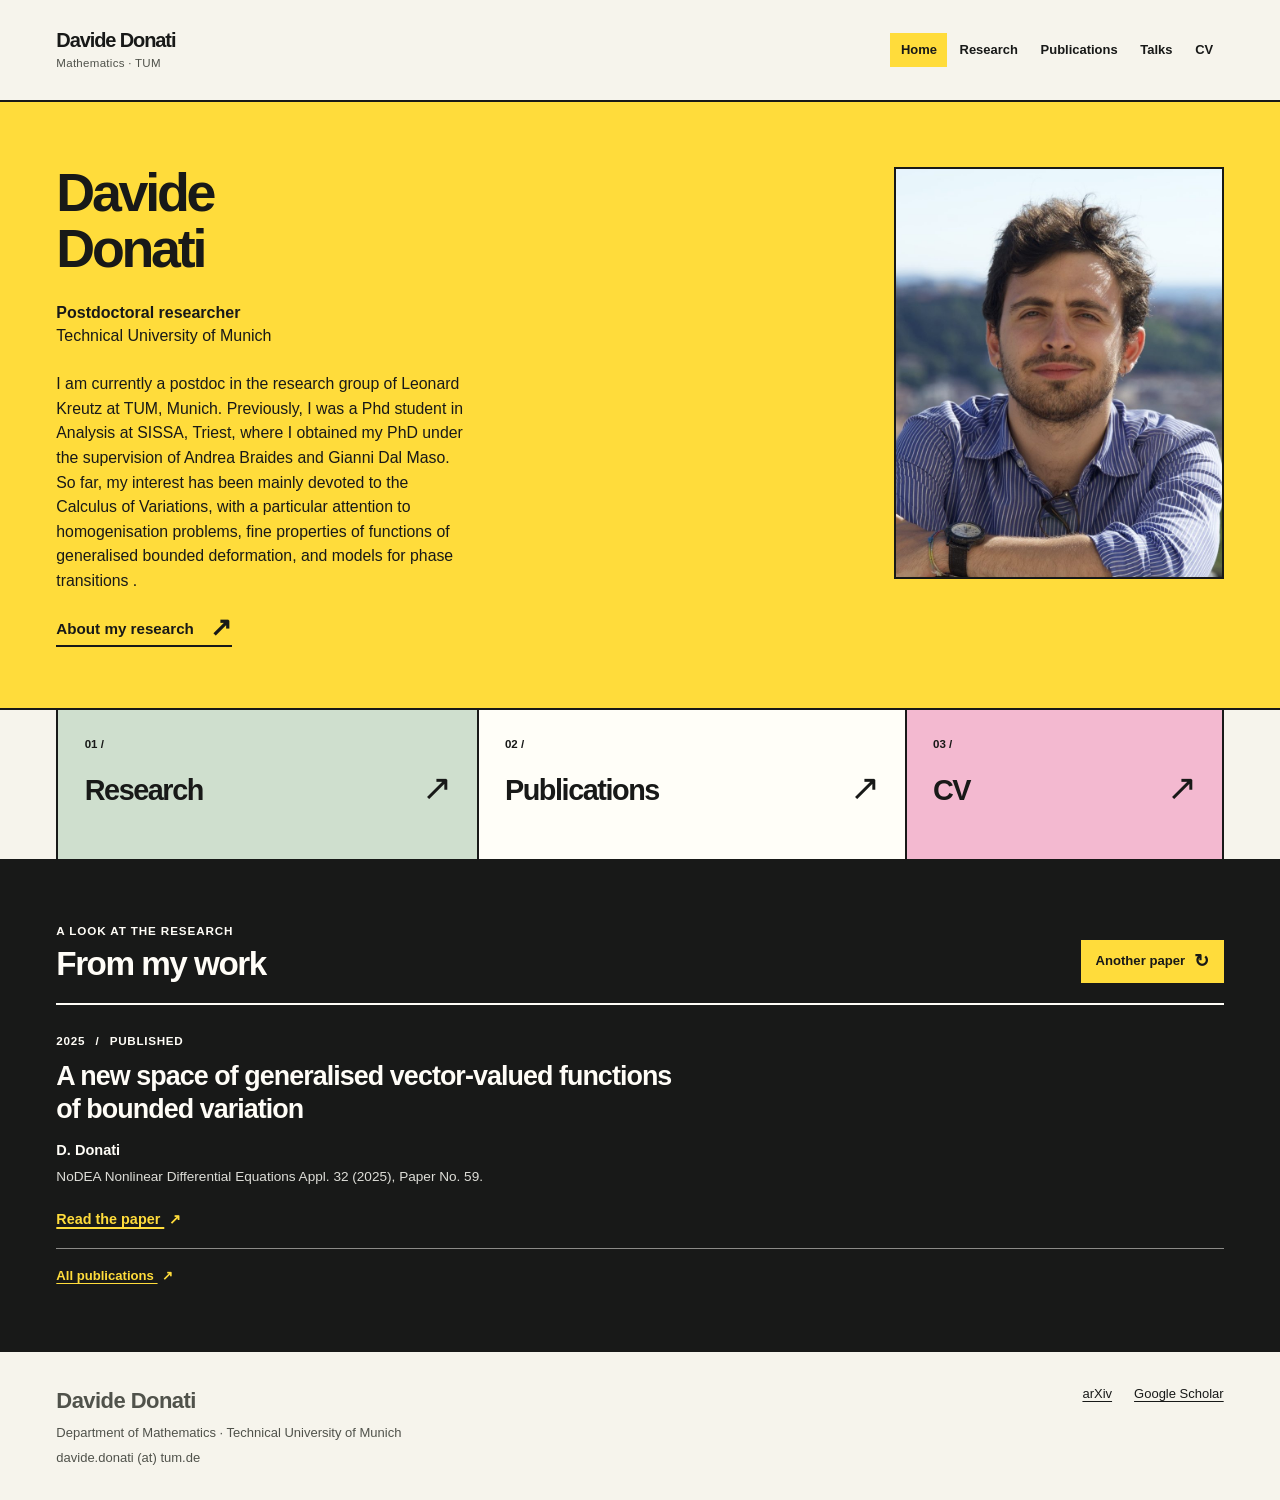
==== commit a5dcec61: "Update index.html" ====
--- a/index.html
+++ b/index.html
@@ -65,17 +65,17 @@
     <a class="gold-route gold-route-research" href="research.html">
       <span class="gold-route-number" aria-hidden="true">01 /</span>
       <span class="gold-route-title">Research <span aria-hidden="true">↗</span></span>
-      <span class="gold-route-description">Free discontinuity, phase transitions and homogenisation.</span>
+      <span class="gold-route-description"></span>
     </a>
     <a class="gold-route gold-route-publications" href="publications.html">
       <span class="gold-route-number" aria-hidden="true">02 /</span>
       <span class="gold-route-title">Publications <span aria-hidden="true">↗</span></span>
-      <span class="gold-route-description">Published articles, preprints and links to full texts.</span>
+      <span class="gold-route-description"></span>
     </a>
     <a class="gold-route gold-route-cv" href="cv.html">
       <span class="gold-route-number" aria-hidden="true">03 /</span>
       <span class="gold-route-title">CV <span aria-hidden="true">↗</span></span>
-      <span class="gold-route-description">Academic appointments, education and curriculum vitae.</span>
+      <span class="gold-route-description"></span>
     </a>
   </div>
 </nav>
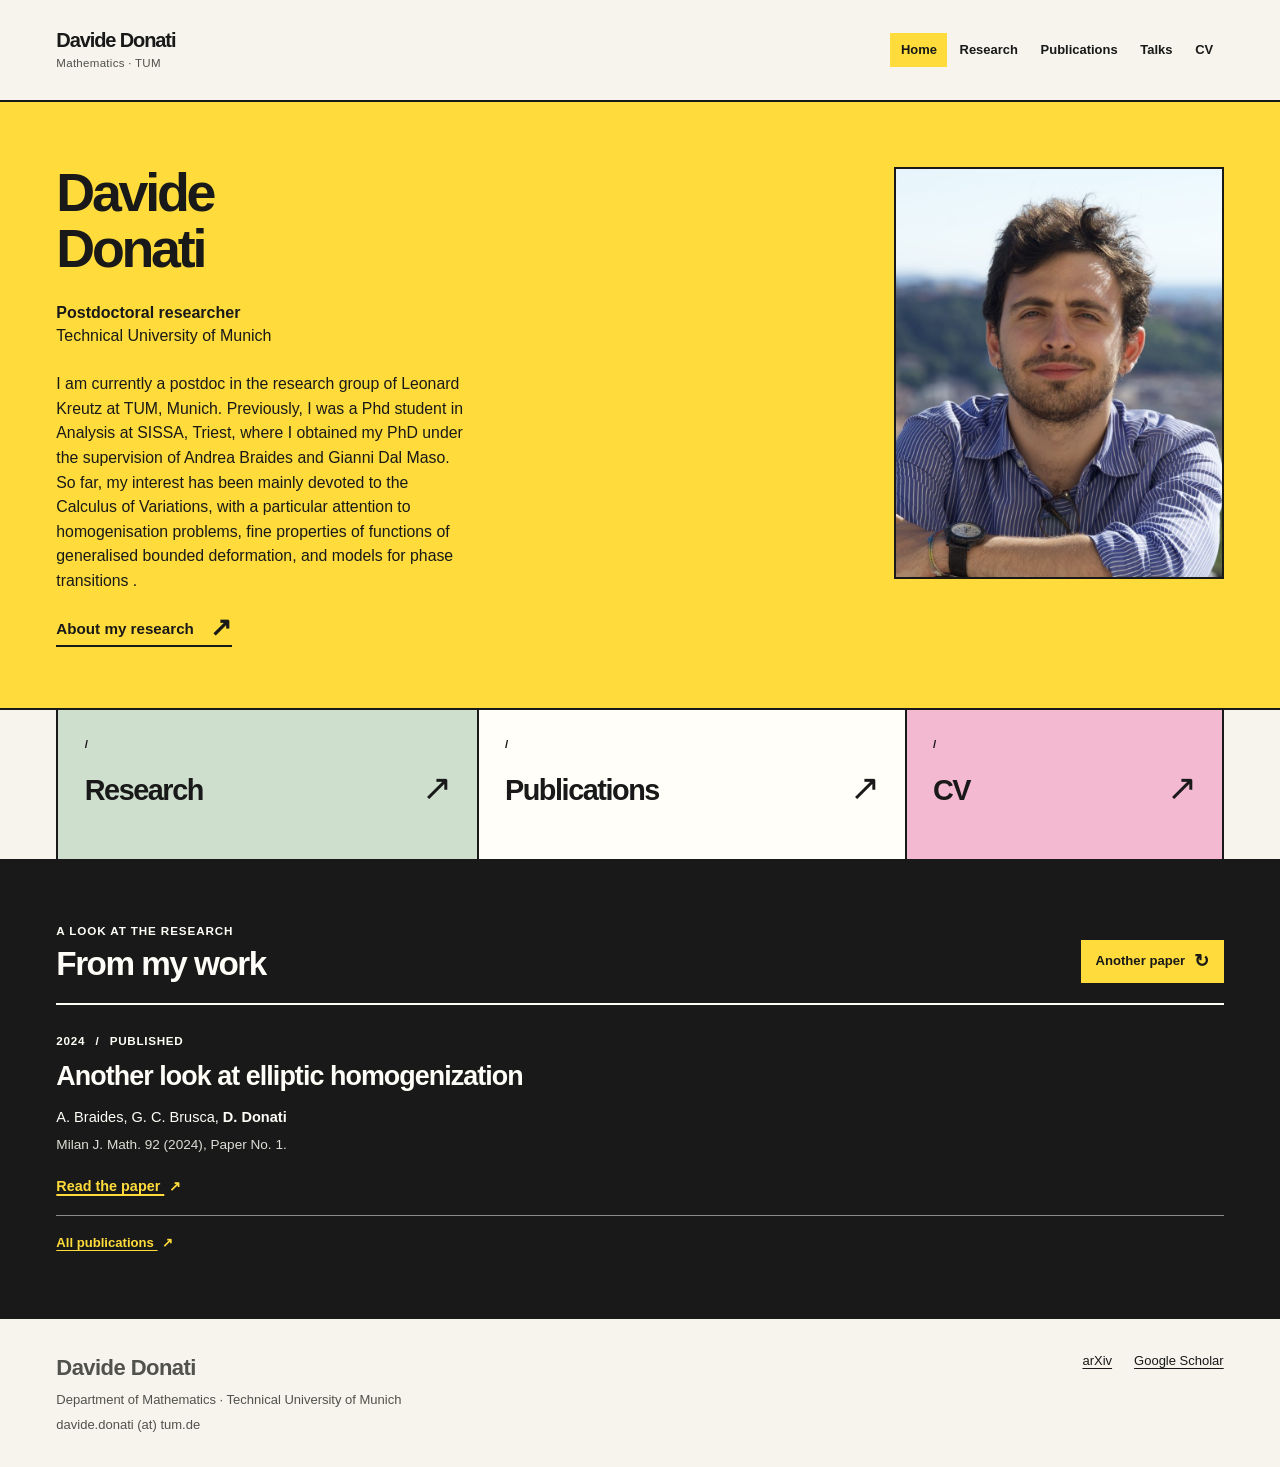
==== commit 270f599c: "Update index.html" ====
--- a/index.html
+++ b/index.html
@@ -63,17 +63,17 @@
 <nav class="gold-directory" aria-label="Explore the website">
   <div class="content-wrap gold-directory-inner">
     <a class="gold-route gold-route-research" href="research.html">
-      <span class="gold-route-number" aria-hidden="true">01 /</span>
+      <span class="gold-route-number" aria-hidden="true"> /</span>
       <span class="gold-route-title">Research <span aria-hidden="true">↗</span></span>
       <span class="gold-route-description"></span>
     </a>
     <a class="gold-route gold-route-publications" href="publications.html">
-      <span class="gold-route-number" aria-hidden="true">02 /</span>
+      <span class="gold-route-number" aria-hidden="true"> /</span>
       <span class="gold-route-title">Publications <span aria-hidden="true">↗</span></span>
       <span class="gold-route-description"></span>
     </a>
     <a class="gold-route gold-route-cv" href="cv.html">
-      <span class="gold-route-number" aria-hidden="true">03 /</span>
+      <span class="gold-route-number" aria-hidden="true"> /</span>
       <span class="gold-route-title">CV <span aria-hidden="true">↗</span></span>
       <span class="gold-route-description"></span>
     </a>
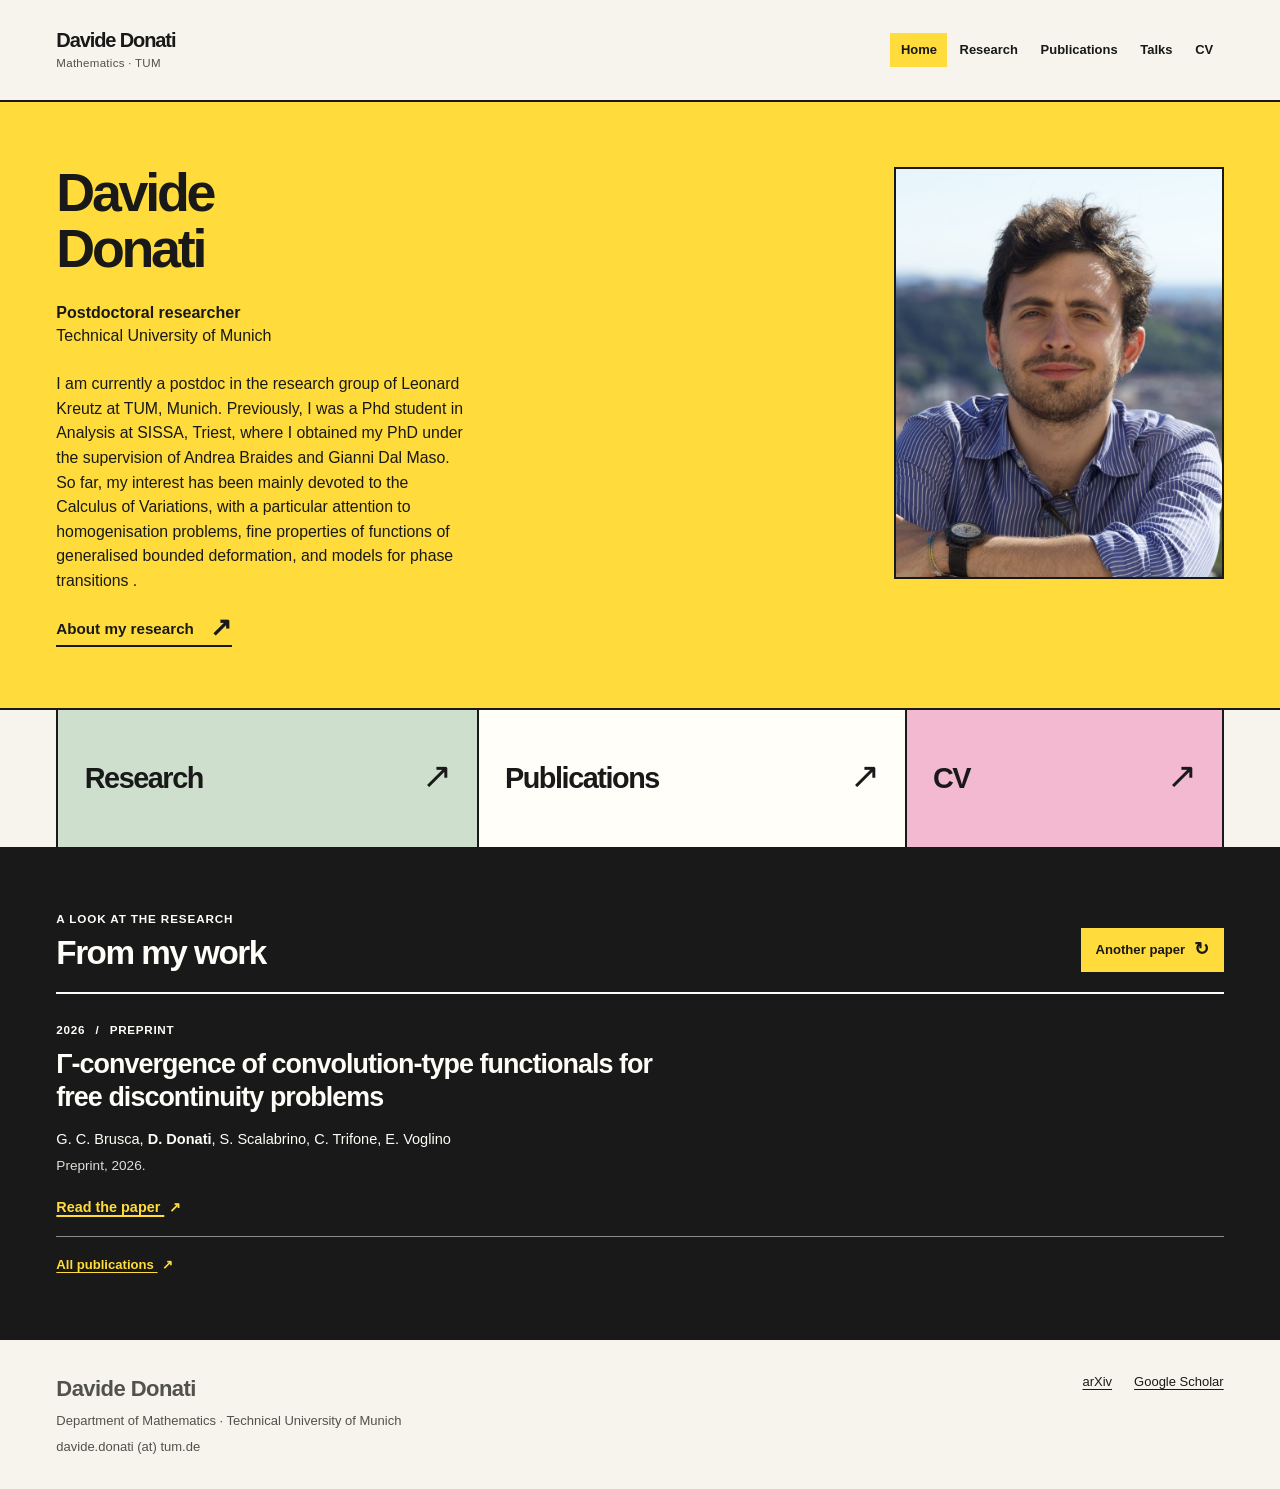
==== commit 4fbe94a4: "Update index.html" ====
--- a/index.html
+++ b/index.html
@@ -63,17 +63,17 @@
 <nav class="gold-directory" aria-label="Explore the website">
   <div class="content-wrap gold-directory-inner">
     <a class="gold-route gold-route-research" href="research.html">
-      <span class="gold-route-number" aria-hidden="true"> /</span>
+      <span class="gold-route-number" aria-hidden="true"> </span>
       <span class="gold-route-title">Research <span aria-hidden="true">↗</span></span>
       <span class="gold-route-description"></span>
     </a>
     <a class="gold-route gold-route-publications" href="publications.html">
-      <span class="gold-route-number" aria-hidden="true"> /</span>
+      <span class="gold-route-number" aria-hidden="true"> </span>
       <span class="gold-route-title">Publications <span aria-hidden="true">↗</span></span>
       <span class="gold-route-description"></span>
     </a>
     <a class="gold-route gold-route-cv" href="cv.html">
-      <span class="gold-route-number" aria-hidden="true"> /</span>
+      <span class="gold-route-number" aria-hidden="true"> </span>
       <span class="gold-route-title">CV <span aria-hidden="true">↗</span></span>
       <span class="gold-route-description"></span>
     </a>
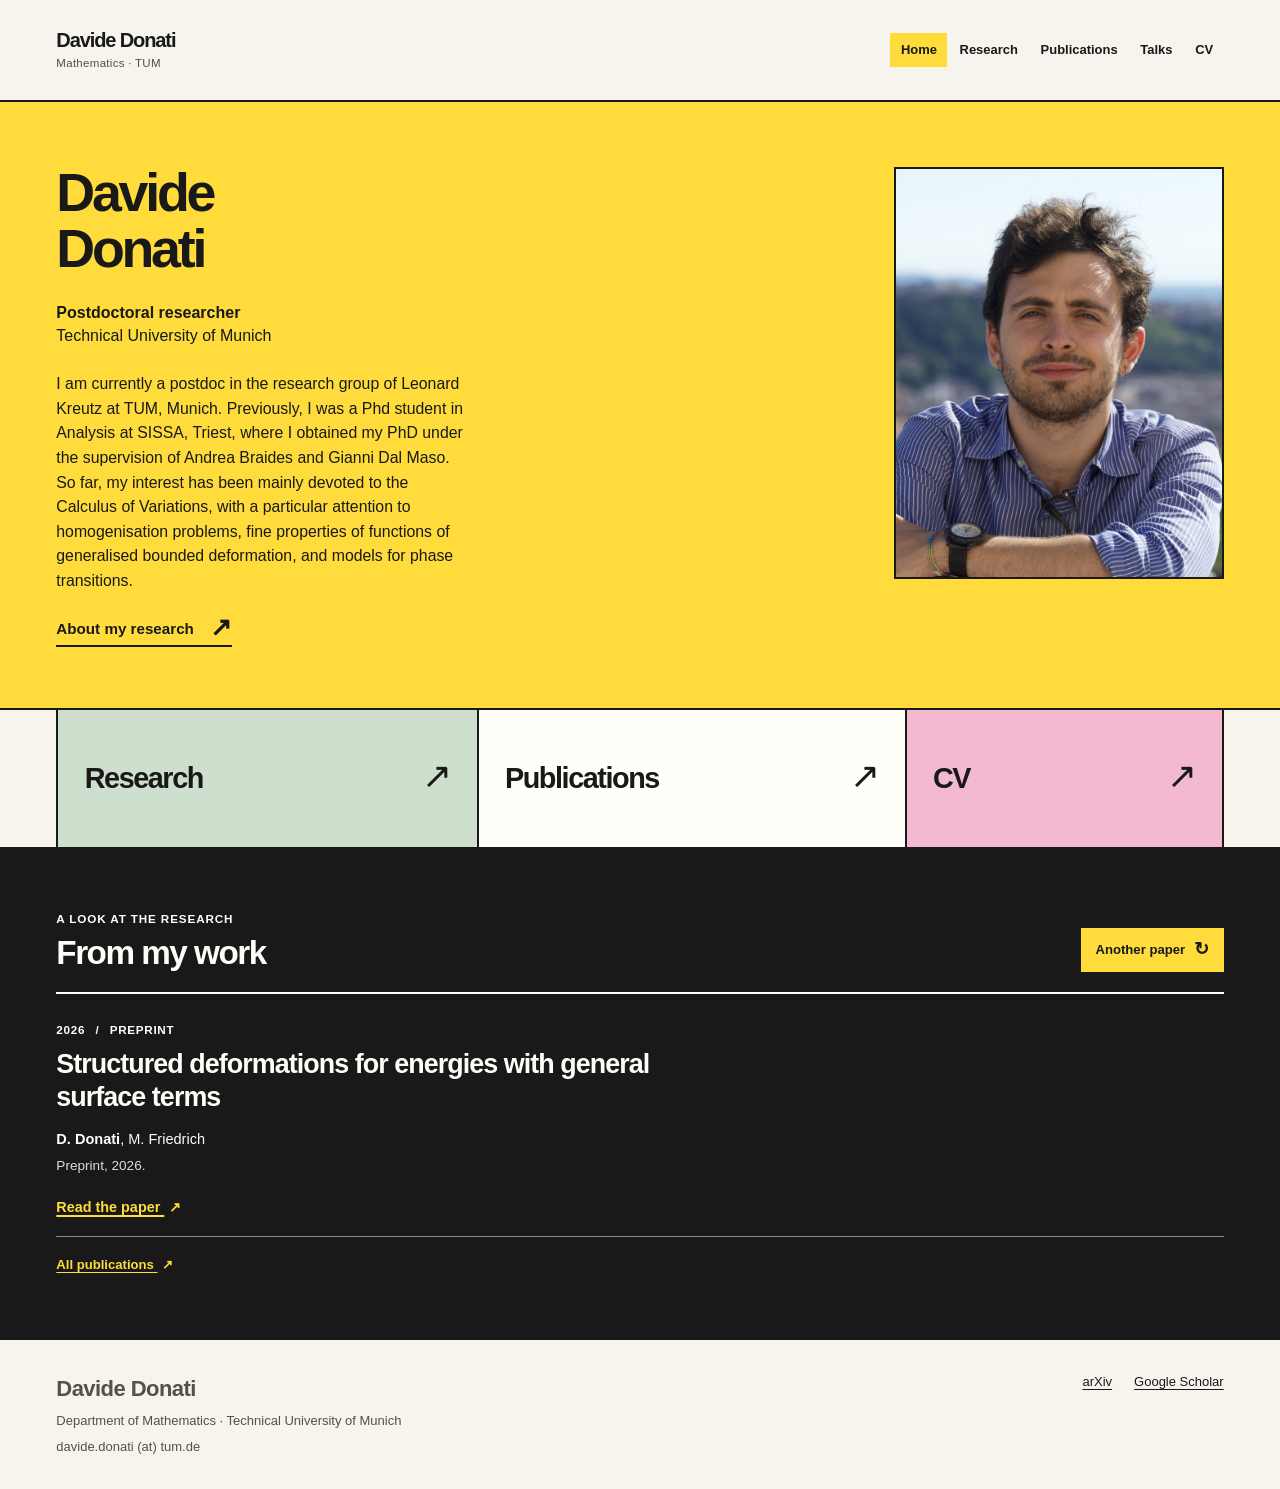
==== commit e1195648: "Update index.html" ====
--- a/index.html
+++ b/index.html
@@ -53,7 +53,7 @@
       </figure>
       <div class="gold-intro">
         <p>I am currently a postdoc in the research group of Leonard Kreutz at TUM, Munich. Previously, I was a Phd student in Analysis at SISSA, Triest, where I obtained my PhD under the supervision of Andrea Braides and Gianni Dal Maso. So far, my interest has been mainly devoted to the Calculus of Variations,
-with a particular attention to homogenisation problems, fine properties of functions of generalised bounded deformation, and models for phase transitions .</p>
+with a particular attention to homogenisation problems, fine properties of functions of generalised bounded deformation, and models for phase transitions.</p>
         <a class="gold-inline-link" href="research.html">About my research <span aria-hidden="true">↗</span></a>
       </div>
     </div>
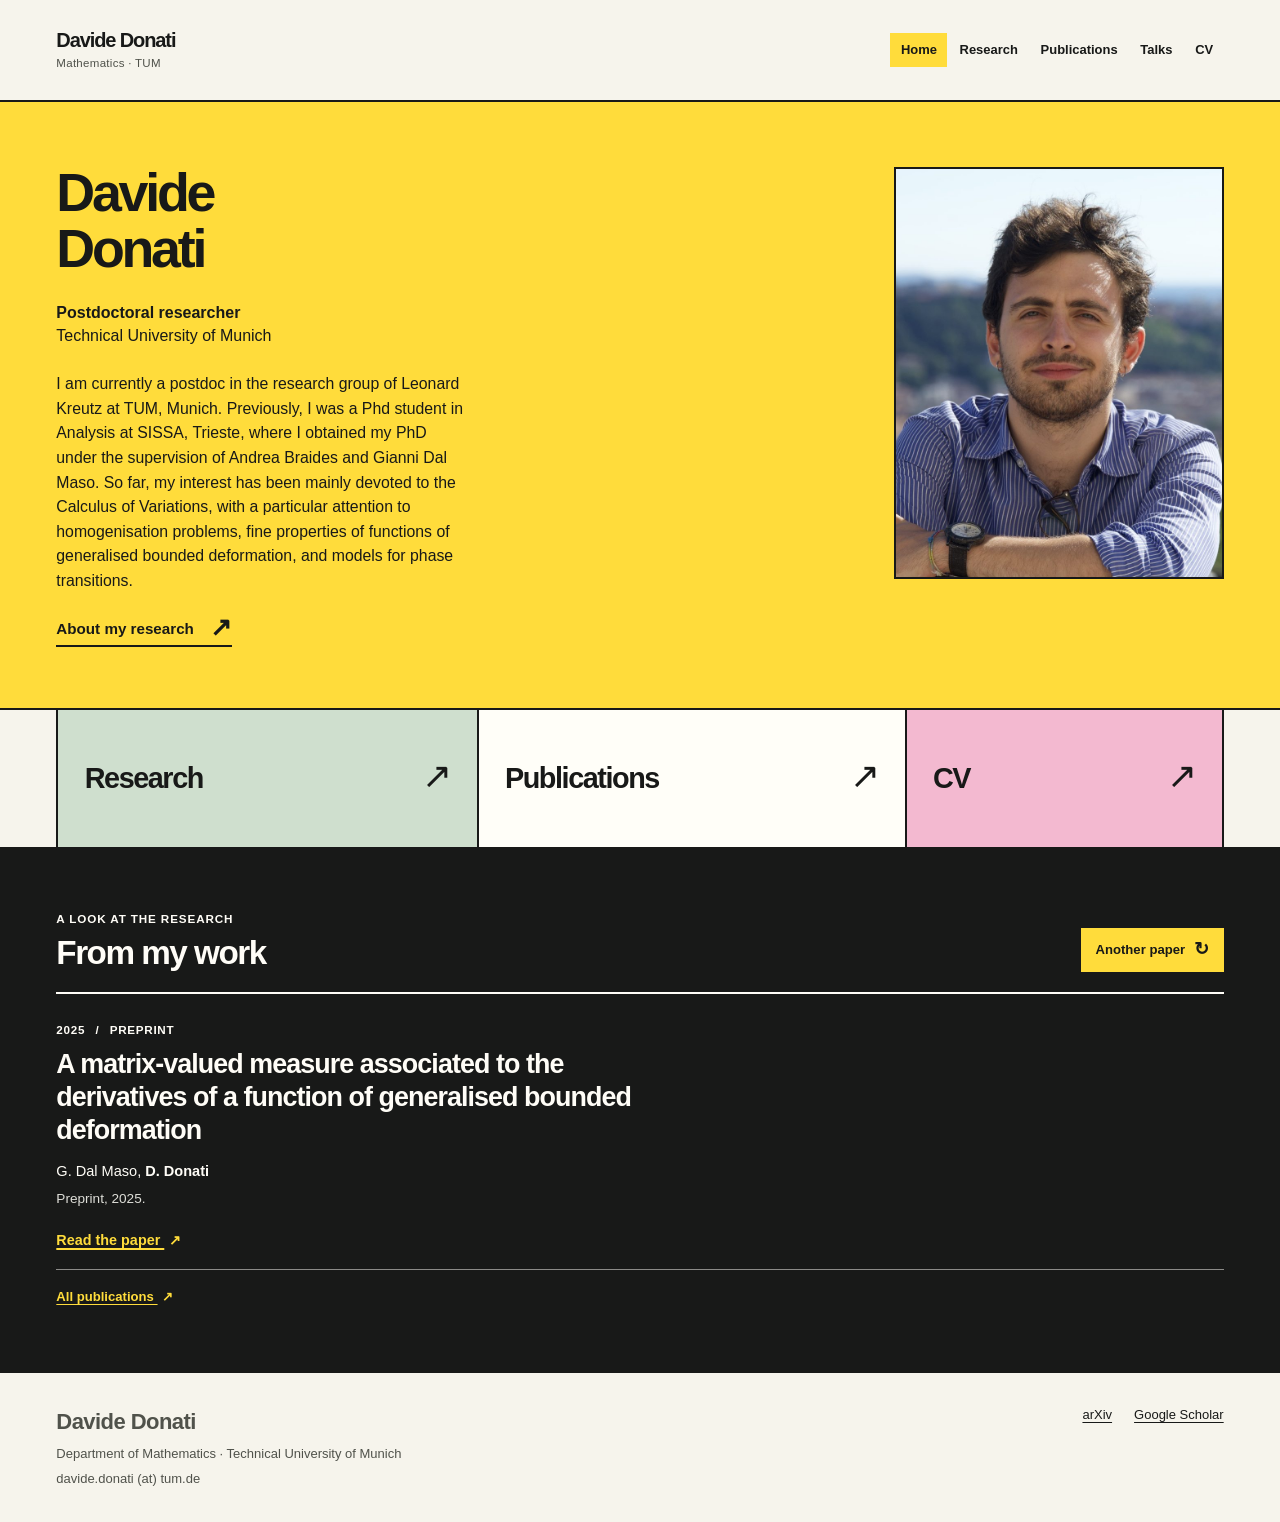
==== commit b10e6445: "Update index.html" ====
--- a/index.html
+++ b/index.html
@@ -52,7 +52,7 @@
         <img src="assets/portrait.jpg" alt="Davide Donati" width="720" height="900" fetchpriority="high">
       </figure>
       <div class="gold-intro">
-        <p>I am currently a postdoc in the research group of Leonard Kreutz at TUM, Munich. Previously, I was a Phd student in Analysis at SISSA, Triest, where I obtained my PhD under the supervision of Andrea Braides and Gianni Dal Maso. So far, my interest has been mainly devoted to the Calculus of Variations,
+        <p>I am currently a postdoc in the research group of Leonard Kreutz at TUM, Munich. Previously, I was a Phd student in Analysis at SISSA, Trieste, where I obtained my PhD under the supervision of Andrea Braides and Gianni Dal Maso. So far, my interest has been mainly devoted to the Calculus of Variations,
 with a particular attention to homogenisation problems, fine properties of functions of generalised bounded deformation, and models for phase transitions.</p>
         <a class="gold-inline-link" href="research.html">About my research <span aria-hidden="true">↗</span></a>
       </div>
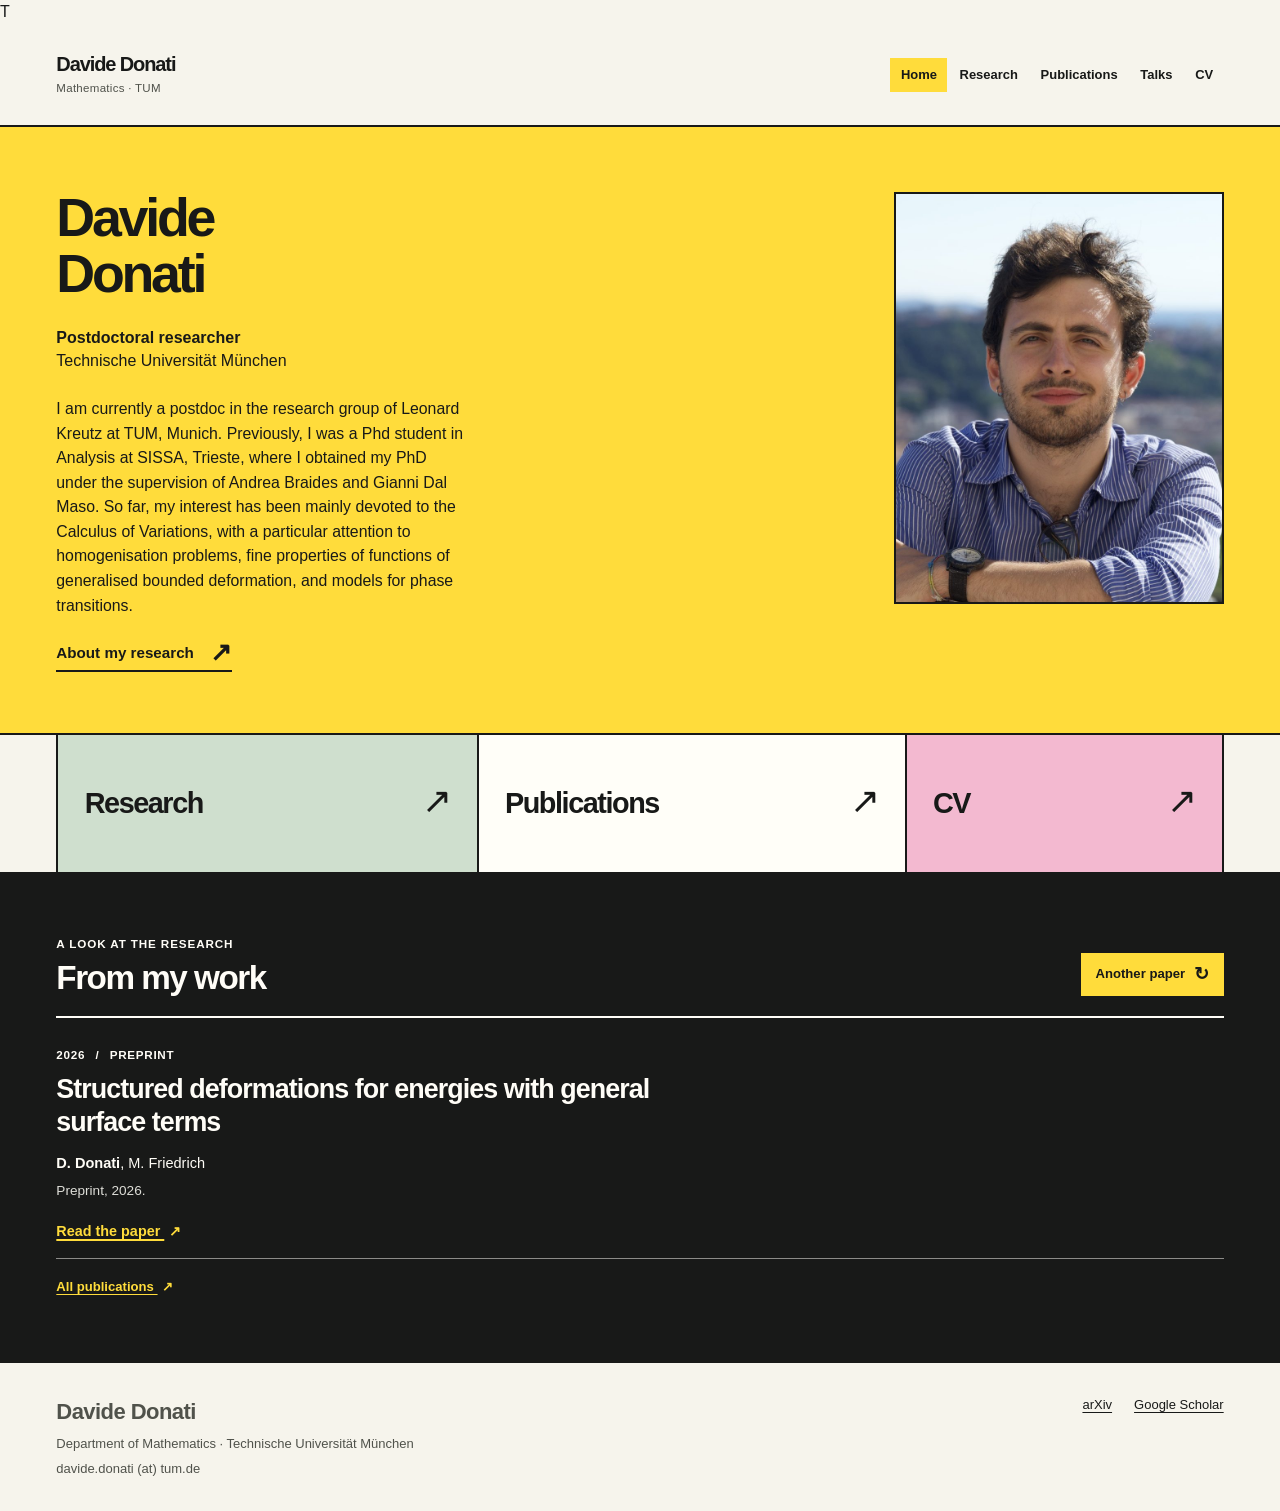
==== commit 78412f82: "Update index.html" ====
--- a/index.html
+++ b/index.html
@@ -1,4 +1,4 @@
-<!doctype html>
+T<!doctype html>
 <html lang="en">
 <head>
   <meta charset="utf-8">
@@ -46,7 +46,7 @@
     <div class="gold-hero-grid">
       <div class="gold-heading">
         <h1 class="gold-name" id="gold-title"><span>Davide</span> <span>Donati</span></h1>
-        <p class="gold-position">Postdoctoral researcher<span>Technical University of Munich</span></p>
+        <p class="gold-position">Postdoctoral researcher<span>Technische Universität München</span></p>
       </div>
       <figure class="gold-portrait">
         <img src="assets/portrait.jpg" alt="Davide Donati" width="720" height="900" fetchpriority="high">
@@ -189,7 +189,7 @@
     <div class="footer-inner">
       <div>
         <span class="footer-name">Davide Donati</span>
-        <p class="footer-line">Department of Mathematics · Technical University of Munich</p>
+        <p class="footer-line">Department of Mathematics · Technische Universität München</p>
         <p class="footer-line"><span class="footer-email">davide.donati (at) tum.de</span></p>
       </div>
       <div class="footer-links">
